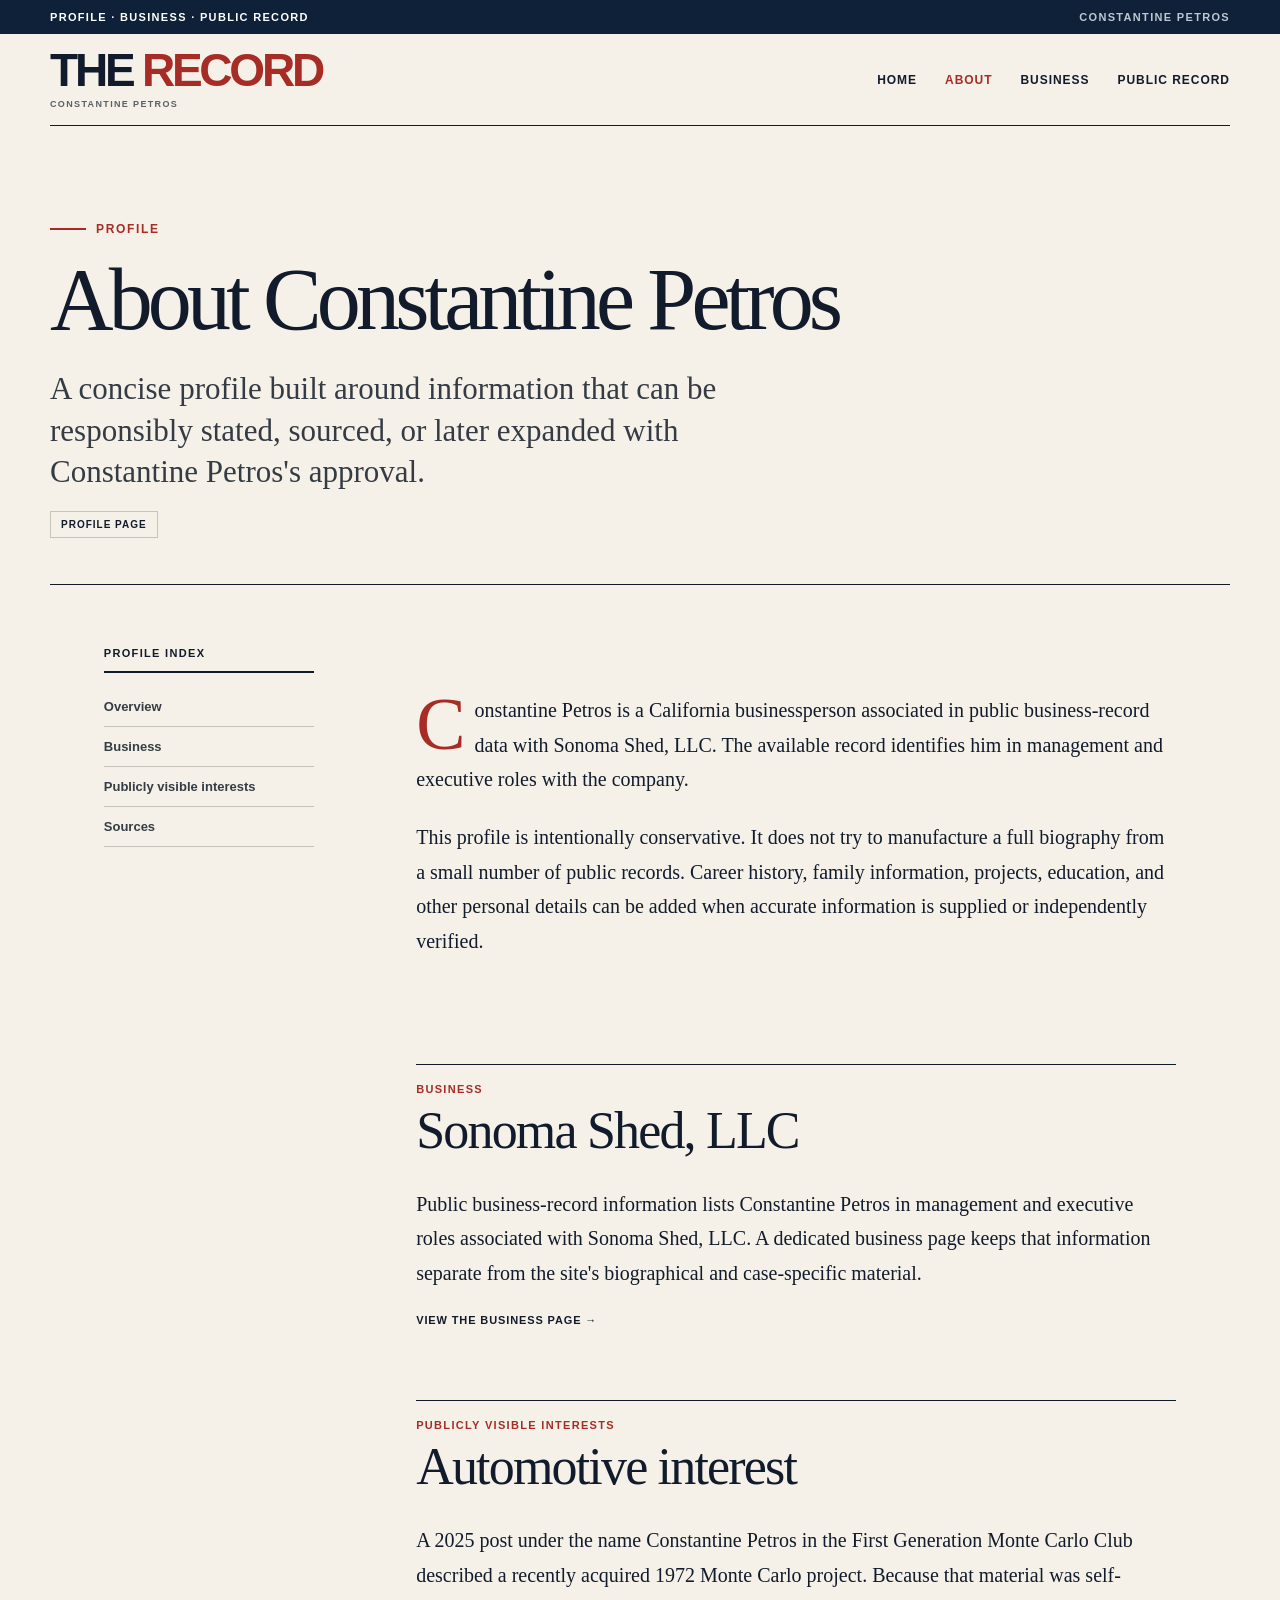
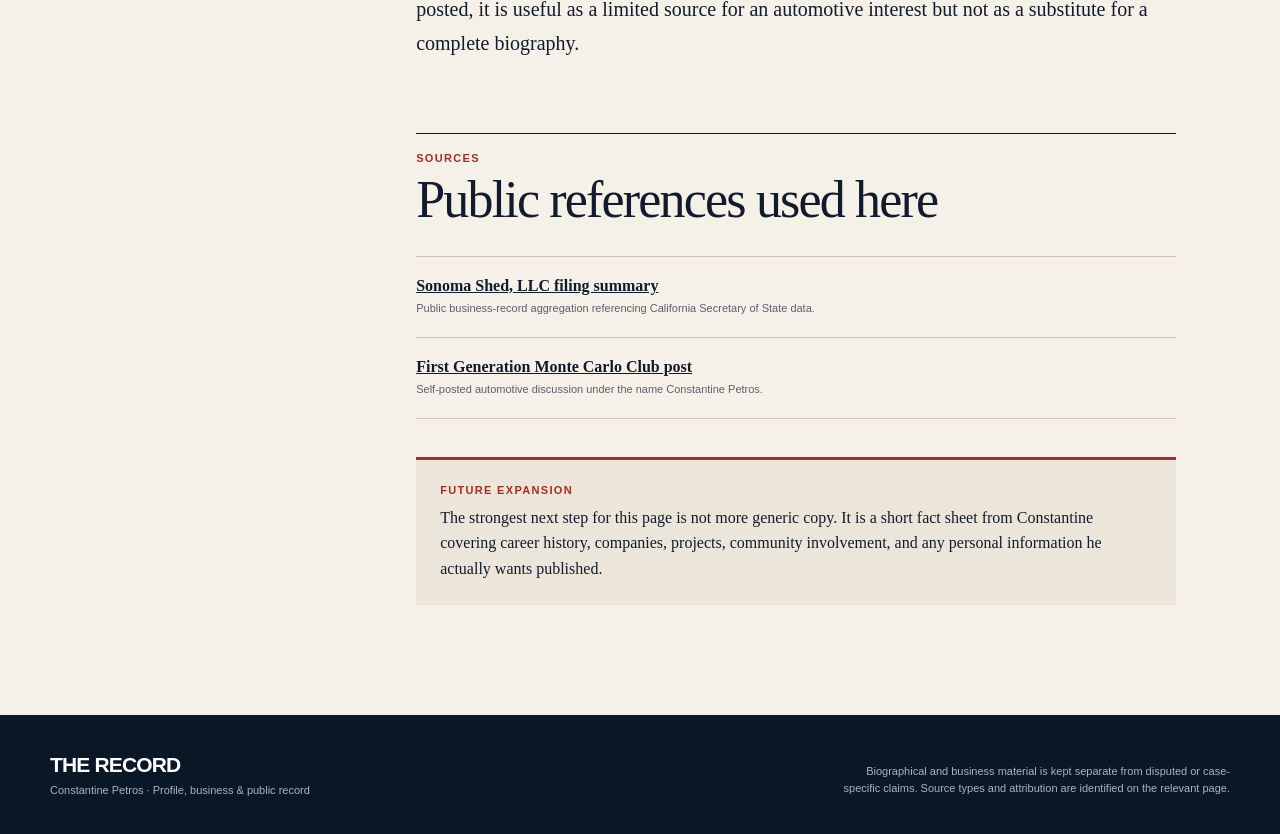
==== about/index.html @ 01cba9b5 "Add files via upload" ====
<!doctype html>
<html lang="en">
  <head>
    <meta charset="utf-8" />
    <meta name="viewport" content="width=device-width, initial-scale=1" />
    <title>About Constantine Petros | Profile</title>
    <meta name="description" content="A concise, source-conscious profile of Constantine Petros and his public background." />
    <meta name="robots" content="index,follow,max-image-preview:large" />
    <link rel="canonical" href="https://constantinepetros.com/about/" />
    <link rel="icon" type="image/svg+xml" href="../favicon.svg" />
    <link rel="stylesheet" href="../styles.css" />

    <meta property="og:title" content="About Constantine Petros | Profile" />
    <meta property="og:description" content="A concise, source-conscious profile of Constantine Petros and his public background." />
    <meta property="og:url" content="https://constantinepetros.com/about/" />
    <meta property="og:type" content="website" />
    <meta property="og:site_name" content="The Record · Constantine Petros" />
    <meta name="twitter:card" content="summary" />

    <script type="application/ld+json">
      {
        "@context": "https://schema.org",
        "@type": "ProfilePage",
        "@id": "https://constantinepetros.com/about/#profile",
        "url": "https://constantinepetros.com/about/",
        "name": "About Constantine Petros",
        "mainEntity": {
          "@type": "Person",
          "@id": "https://constantinepetros.com/#person",
          "name": "Constantine Petros",
          "url": "https://constantinepetros.com/"
        }
      }
    </script>
  <style>
html{background:#f5f1e8}body{margin:0;background:#f5f1e8;color:#111b2c}
</style>
</head>
  <body>

    <div class="utility-bar">
      <div class="page-shell utility-inner">
        <span>Profile · Business · Public record</span>
        <span class="utility-date">Constantine Petros</span>
      </div>
    </div>

    <header class="masthead page-shell">
      <a class="wordmark" href="/" aria-label="The Record — Constantine Petros home">
        <span class="wordmark-title">THE <b>RECORD</b></span>
        <small>Constantine Petros</small>
      </a>
      <nav aria-label="Primary navigation">
        <a href="/">Home</a>
        <a href="/about/" class="site-nav-current" aria-current="page">About</a>
        <a href="/business/">Business</a>
        <a href="/public-record/">Public record</a>
      </nav>
    </header>

    <main>
      <section class="page-hero-short page-shell">
        <div class="kicker">Profile</div>
        <h1>About Constantine Petros</h1>
        <p class="dek">A concise profile built around information that can be responsibly stated, sourced, or later expanded with Constantine Petros's approval.</p>
        <span class="pill">Profile page</span>
      </section>

      <div class="article-grid page-shell">
        <aside class="side-rail">
          <p class="rail-label">Profile index</p>
          <a href="#overview">Overview</a>
          <a href="#business">Business</a>
          <a href="#interests">Publicly visible interests</a>
          <a href="#sources">Sources</a>
        </aside>

        <div class="story-column">
          <section id="overview" class="opening-copy">
            <p class="dropcap">Constantine Petros is a California businessperson associated in public business-record data with Sonoma Shed, LLC. The available record identifies him in management and executive roles with the company.</p>
            <p>This profile is intentionally conservative. It does not try to manufacture a full biography from a small number of public records. Career history, family information, projects, education, and other personal details can be added when accurate information is supplied or independently verified.</p>
          </section>

          <section id="business" class="section-block">
            <div class="section-heading">
              <p>Business</p>
              <h2>Sonoma Shed, LLC</h2>
            </div>
            <p style="font-size:20px;line-height:1.72;">Public business-record information lists Constantine Petros in management and executive roles associated with Sonoma Shed, LLC. A dedicated business page keeps that information separate from the site's biographical and case-specific material.</p>
            <a class="text-link" href="/business/">View the business page →</a>
          </section>

          <section id="interests" class="section-block">
            <div class="section-heading">
              <p>Publicly visible interests</p>
              <h2>Automotive interest</h2>
            </div>
            <p style="font-size:20px;line-height:1.72;">A 2025 post under the name Constantine Petros in the First Generation Monte Carlo Club described a recently acquired 1972 Monte Carlo project. Because that material was self-posted, it is useful as a limited source for an automotive interest but not as a substitute for a complete biography.</p>
          </section>

          <section id="sources" class="section-block sources-section">
            <div class="section-heading">
              <p>Sources</p>
              <h2>Public references used here</h2>
            </div>
            <ul class="link-list">
              <li>
                <a href="https://www.bizprofile.net/ca/sonoma/sonoma-shed-llc" target="_blank" rel="noreferrer">Sonoma Shed, LLC filing summary</a>
                <small>Public business-record aggregation referencing California Secretary of State data.</small>
              </li>
              <li>
                <a href="https://www.firstgenmc.com/forums/topic/34711-hello-from-sonoma/" target="_blank" rel="noreferrer">First Generation Monte Carlo Club post</a>
                <small>Self-posted automotive discussion under the name Constantine Petros.</small>
              </li>
            </ul>

            <div class="editorial-note">
              <strong>Future expansion</strong>
              <p>The strongest next step for this page is not more generic copy. It is a short fact sheet from Constantine covering career history, companies, projects, community involvement, and any personal information he actually wants published.</p>
            </div>
          </section>
        </div>
      </div>
    </main>


    <footer>
      <div class="page-shell footer-inner">
        <div>
          <strong>THE RECORD</strong>
          <span>Constantine Petros · Profile, business &amp; public record</span>
        </div>
        <p>Biographical and business material is kept separate from disputed or case-specific claims. Source types and attribution are identified on the relevant page.</p>
      </div>
    </footer>
  </body>
</html>
---- styles.css ----
:root {
  --paper: #f5f1e8;
  --ink: #111b2c;
  --muted: #59606a;
  --rule: #c9c3b8;
  --red: #a72c25;
  --navy: #0e2138;
  --serif: Georgia, 'Times New Roman', Times, serif;
  --sans: Arial, Helvetica, sans-serif;
}

* {
  box-sizing: border-box;
}

html {
  scroll-behavior: smooth;
}

body {
  margin: 0;
  background: var(--paper);
  color: var(--ink);
  font-family: var(--serif);
  -webkit-font-smoothing: antialiased;
}

a {
  color: inherit;
}

.page-shell {
  width: min(1180px, calc(100% - 48px));
  margin-inline: auto;
}

.utility-bar {
  background: var(--navy);
  color: #fff;
  font-family: var(--sans);
  font-size: 11px;
  font-weight: 700;
  letter-spacing: 0.12em;
  text-transform: uppercase;
}

.utility-inner {
  min-height: 34px;
  display: flex;
  align-items: center;
  justify-content: space-between;
}

.utility-date {
  color: #bfc7d0;
}

.masthead {
  min-height: 92px;
  border-bottom: 1px solid var(--ink);
  display: flex;
  align-items: center;
  justify-content: space-between;
  gap: 24px;
}

.wordmark {
  display: flex;
  flex-direction: column;
  font-family: var(--sans);
  text-decoration: none;
}

.wordmark-title {
  font-size: clamp(28px, 4vw, 46px);
  font-weight: 900;
  letter-spacing: -0.07em;
  line-height: 0.9;
}

.wordmark-title b {
  color: var(--red);
}

.wordmark small {
  margin-top: 8px;
  color: var(--muted);
  font-size: 9px;
  font-weight: 800;
  letter-spacing: 0.15em;
  text-transform: uppercase;
}

nav {
  display: flex;
  align-items: center;
  gap: 28px;
}

nav > a,
.file-menu summary {
  font-family: var(--sans);
  font-size: 12px;
  font-weight: 700;
  letter-spacing: 0.08em;
  text-decoration: none;
  text-transform: uppercase;
}

nav > a:hover,
.file-menu summary:hover,
.file-menu[open] summary {
  color: var(--red);
}

.file-menu {
  position: relative;
  font-family: var(--sans);
}

.file-menu summary {
  display: inline-flex;
  align-items: center;
  gap: 5px;
  list-style: none;
  cursor: pointer;
}

.file-menu summary::-webkit-details-marker {
  display: none;
}

.file-menu summary svg {
  width: 13px;
  transition: transform 0.18s ease;
}

.file-menu[open] summary svg {
  transform: rotate(180deg);
}

.file-menu-panel {
  position: absolute;
  z-index: 20;
  top: calc(100% + 12px);
  right: 0;
  width: 300px;
  padding: 8px;
  border: 1px solid var(--rule);
  background: #fffdf8;
  box-shadow: 0 18px 46px rgba(14, 33, 56, 0.18);
}

.file-menu-panel > span {
  display: block;
  padding: 9px 10px 8px;
  color: var(--red);
  font-size: 10px;
  font-weight: 800;
  letter-spacing: 0.11em;
  text-transform: uppercase;
}

.file-menu-panel a {
  display: flex;
  flex-direction: column;
  gap: 3px;
  padding: 10px;
  text-decoration: none;
}

.file-menu-panel a:hover,
.file-menu-panel a:focus {
  background: #eee8dc;
  outline: none;
}

.file-menu-panel a strong {
  font-size: 12px;
}

.file-menu-panel a small {
  color: var(--muted);
  font-size: 10px;
}

.hero {
  padding-block: clamp(64px, 10vw, 126px) 56px;
  border-bottom: 1px solid var(--ink);
}

.kicker {
  display: flex;
  align-items: center;
  gap: 10px;
  color: var(--red);
  font-family: var(--sans);
  font-size: 12px;
  font-weight: 800;
  letter-spacing: 0.14em;
  text-transform: uppercase;
}

.kicker::before {
  width: 36px;
  height: 2px;
  background: currentColor;
  content: '';
}

h1 {
  max-width: 1040px;
  margin: 23px 0 26px;
  font-size: clamp(50px, 8.2vw, 108px);
  font-weight: 500;
  letter-spacing: -0.055em;
  line-height: 0.94;
  text-wrap: balance;
}

.dek {
  max-width: 820px;
  margin: 0;
  color: #343b45;
  font-size: clamp(21px, 2.6vw, 31px);
  line-height: 1.35;
}

.byline-row {
  margin-top: 38px;
  padding-top: 24px;
  border-top: 1px solid var(--rule);
  display: flex;
  align-items: center;
  gap: 14px;
  font-family: var(--sans);
  font-size: 13px;
}

.byline-row p {
  margin: 2px 0;
}

.byline-row .muted {
  color: var(--muted);
  font-size: 12px;
}

.monogram {
  width: 42px;
  height: 42px;
  border: 1px solid var(--ink);
  border-radius: 50%;
  display: grid;
  place-items: center;
  font-family: var(--sans);
  font-weight: 800;
}

.dossier-strip {
  border-bottom: 1px solid var(--ink);
  background: #e9e2d5;
}

.dossier-inner {
  display: grid;
  grid-template-columns: 1fr 1.55fr 1fr 1.4fr;
}

.dossier-inner > div {
  min-height: 84px;
  padding: 18px 22px;
  border-left: 1px solid var(--rule);
  display: flex;
  flex-direction: column;
  justify-content: center;
  gap: 6px;
  font-family: var(--sans);
}

.dossier-inner > div:last-child {
  border-right: 1px solid var(--rule);
}

.dossier-inner span {
  color: var(--red);
  font-size: 9px;
  font-weight: 800;
  letter-spacing: 0.12em;
  text-transform: uppercase;
}

.dossier-inner strong {
  font-size: 12px;
  line-height: 1.35;
}

.article-grid {
  display: grid;
  grid-template-columns: 210px minmax(0, 760px);
  gap: clamp(48px, 8vw, 120px);
  justify-content: center;
  padding-block: 62px 110px;
}

.side-rail {
  align-self: start;
  position: sticky;
  top: 28px;
  display: flex;
  flex-direction: column;
  font-family: var(--sans);
}

.rail-label {
  margin: 0 0 14px;
  padding-bottom: 12px;
  border-bottom: 2px solid var(--ink);
  font-size: 11px;
  font-weight: 800;
  letter-spacing: 0.12em;
  text-transform: uppercase;
}

.side-rail > a {
  padding: 12px 0;
  border-bottom: 1px solid var(--rule);
  color: #353c46;
  font-size: 13px;
  font-weight: 700;
  text-decoration: none;
}

.side-rail > a:hover {
  color: var(--red);
}

.case-stamp {
  margin-top: 30px;
  padding: 16px;
  border: 1px solid var(--rule);
  background: rgba(255, 255, 255, 0.28);
}

.case-stamp span,
.case-stamp strong {
  display: block;
}

.case-stamp span {
  color: var(--muted);
  font-size: 10px;
  letter-spacing: 0.12em;
  text-transform: uppercase;
}

.case-stamp strong {
  margin-top: 7px;
  font-size: 14px;
}

.reader-note {
  padding: 22px 24px;
  border-top: 3px solid var(--red);
  background: #ece6da;
}

.reader-note strong {
  display: block;
  color: var(--red);
  font-family: var(--sans);
  font-size: 11px;
  letter-spacing: 0.12em;
  text-transform: uppercase;
}

.reader-note p {
  margin: 8px 0 0;
  font-size: 15px;
  line-height: 1.55;
}

.opening-copy {
  padding: 46px 0 10px;
}

.opening-copy p,
.account-section > p,
.sources-section > p {
  margin: 0 0 24px;
  font-size: 20px;
  line-height: 1.72;
}

.dropcap::first-letter {
  float: left;
  margin: 4px 9px 0 0;
  color: var(--red);
  font-size: 74px;
  line-height: 0.75;
}

.section-block {
  margin-top: 72px;
  scroll-margin-top: 28px;
}

.section-heading {
  margin-bottom: 30px;
  padding-top: 18px;
  border-top: 1px solid var(--ink);
}

.section-heading > p {
  margin: 0 0 9px;
  color: var(--red);
  font-family: var(--sans);
  font-size: 11px;
  font-weight: 800;
  letter-spacing: 0.12em;
  text-transform: uppercase;
}

h2 {
  margin: 0;
  font-size: clamp(34px, 5vw, 52px);
  font-weight: 500;
  letter-spacing: -0.035em;
  line-height: 1.02;
}

.facts-list {
  border-top: 1px solid var(--rule);
}

.fact {
  display: grid;
  grid-template-columns: 42px 1fr;
  gap: 18px;
  padding: 26px 0;
  border-bottom: 1px solid var(--rule);
}

.fact-mark {
  width: 34px;
  height: 34px;
  border-radius: 50%;
  background: var(--navy);
  color: white;
  display: grid;
  place-items: center;
  font-family: var(--sans);
  font-size: 17px;
  font-weight: 800;
}

.fact span {
  color: var(--red);
  font-family: var(--sans);
  font-size: 10px;
  font-weight: 800;
  letter-spacing: 0.12em;
}

.fact h3 {
  margin: 4px 0 7px;
  font-size: 23px;
  font-weight: 600;
  line-height: 1.2;
}

.fact p {
  margin: 0;
  color: #4e5359;
  font-size: 16px;
  line-height: 1.55;
}

blockquote {
  margin: 80px 0;
  padding: 38px 0 38px 30px;
  border-left: 5px solid var(--red);
  font-size: clamp(30px, 4.5vw, 48px);
  font-style: italic;
  letter-spacing: -0.025em;
  line-height: 1.18;
}

blockquote cite {
  display: block;
  margin-top: 22px;
  color: var(--muted);
  font-family: var(--sans);
  font-size: 11px;
  font-style: normal;
  font-weight: 800;
  letter-spacing: 0.12em;
  text-transform: uppercase;
}

.account-section .lead {
  font-size: 26px;
  font-weight: 600;
  line-height: 1.4;
}

.timeline-list {
  border-top: 1px solid var(--rule);
}

.timeline-item {
  display: grid;
  grid-template-columns: 92px 1fr;
  gap: 22px;
  padding: 26px 0;
  border-bottom: 1px solid var(--rule);
}

.timeline-year {
  color: var(--red);
  font-family: var(--sans);
  font-size: 12px;
  font-weight: 800;
  letter-spacing: 0.1em;
  text-transform: uppercase;
}

.timeline-item h3 {
  margin: -4px 0 7px;
  font-size: 22px;
  line-height: 1.25;
}

.timeline-item p {
  margin: 0;
  color: var(--muted);
  font-size: 15px;
  line-height: 1.55;
}

.record-link {
  margin-top: 30px;
  padding: 24px;
  border: 1px solid var(--ink);
  background: rgba(255, 255, 255, 0.28);
  display: flex;
  align-items: center;
  justify-content: space-between;
  gap: 24px;
  text-decoration: none;
  transition: background 0.18s ease, transform 0.18s ease;
}

.record-link:hover {
  background: #fff;
  transform: translateY(-2px);
}

.record-link > div {
  display: flex;
  flex-direction: column;
  gap: 6px;
}

.record-link span {
  color: var(--red);
  font-family: var(--sans);
  font-size: 10px;
  font-weight: 800;
  letter-spacing: 0.12em;
  text-transform: uppercase;
}

.record-link strong {
  font-size: 19px;
}

.record-link small {
  color: var(--muted);
  font-family: var(--sans);
  font-size: 11px;
}

.record-link svg {
  flex: 0 0 auto;
  width: 24px;
  color: var(--red);
}

.closing-statement {
  margin-top: 84px;
  padding: 45px;
  background: var(--navy);
  color: #fff;
}

.closing-statement p {
  max-width: 600px;
  margin: 0 0 30px;
  font-size: clamp(31px, 5vw, 52px);
  line-height: 1.08;
}

.closing-statement span {
  color: #bcc7d2;
  font-family: var(--sans);
  font-size: 11px;
  font-weight: 800;
  letter-spacing: 0.13em;
  text-transform: uppercase;
}

footer {
  padding-block: 38px;
  background: #091726;
  color: white;
  font-family: var(--sans);
}

.footer-inner {
  display: flex;
  align-items: end;
  justify-content: space-between;
  gap: 30px;
}

.footer-inner > div {
  display: flex;
  flex-direction: column;
  gap: 7px;
}

.footer-inner strong {
  font-size: 21px;
  letter-spacing: -0.04em;
}

.footer-inner span,
.footer-inner p {
  color: #abb4be;
  font-size: 11px;
}

.footer-inner p {
  max-width: 390px;
  margin: 0;
  text-align: right;
  line-height: 1.5;
}

@media (max-width: 800px) {
  .page-shell {
    width: min(100% - 32px, 720px);
  }

  .masthead {
    min-height: 75px;
  }

  nav > a {
    display: none;
  }

  .hero {
    padding-top: 62px;
  }

  .dossier-inner {
    grid-template-columns: repeat(2, 1fr);
  }

  .dossier-inner > div:nth-child(3),
  .dossier-inner > div:nth-child(4) {
    border-top: 1px solid var(--rule);
  }

  .article-grid {
    grid-template-columns: 1fr;
    padding-top: 34px;
  }

  .side-rail {
    display: none;
  }

  .footer-inner {
    align-items: flex-start;
    flex-direction: column;
  }

  .footer-inner p {
    text-align: left;
  }
}

@media (max-width: 520px) {
  .utility-date {
    display: none;
  }

  h1 {
    font-size: 48px;
  }

  .dek {
    font-size: 20px;
  }

  .reader-note {
    padding: 18px;
  }

  .dossier-inner {
    grid-template-columns: 1fr;
  }

  .dossier-inner > div {
    min-height: 68px;
    padding-inline: 0;
    border-left: 0;
    border-right: 0;
    border-top: 1px solid var(--rule);
  }

  .dossier-inner > div:first-child {
    border-top: 0;
  }

  .opening-copy p,
  .account-section > p,
  .sources-section > p {
    font-size: 18px;
  }

  blockquote {
    padding-left: 20px;
  }

  .timeline-item {
    grid-template-columns: 1fr;
    gap: 9px;
  }

  .closing-statement {
    padding: 30px 25px;
  }
}

@media print {
  .utility-bar,
  nav,
  .side-rail {
    display: none;
  }

  .masthead {
    min-height: 70px;
  }

  .article-grid {
    display: block;
  }

  body {
    background: white;
  }
}


/* ===== Multi-page additions built on the supplied THE RECORD stylesheet ===== */

.site-nav-current {
  color: var(--red);
}

.profile-intro {
  max-width: 760px;
}

.profile-grid {
  display: grid;
  grid-template-columns: repeat(3, 1fr);
  gap: 18px;
  margin-top: 30px;
}

.profile-card {
  min-height: 230px;
  padding: 24px;
  border: 1px solid var(--rule);
  background: rgba(255, 255, 255, 0.28);
  display: flex;
  flex-direction: column;
}

.profile-card > span {
  color: var(--red);
  font-family: var(--sans);
  font-size: 10px;
  font-weight: 800;
  letter-spacing: 0.12em;
  text-transform: uppercase;
}

.profile-card h3 {
  margin: 9px 0 12px;
  font-size: 25px;
  line-height: 1.15;
}

.profile-card p {
  margin: 0 0 22px;
  color: var(--muted);
  font-size: 16px;
  line-height: 1.55;
}

.profile-card a {
  margin-top: auto;
  font-family: var(--sans);
  font-size: 11px;
  font-weight: 800;
  letter-spacing: 0.08em;
  text-decoration: none;
  text-transform: uppercase;
}

.profile-card a:hover {
  color: var(--red);
}

.profile-card a::after {
  content: " →";
}

.identity-strip {
  border-bottom: 1px solid var(--ink);
  background: #e9e2d5;
}

.identity-inner {
  display: grid;
  grid-template-columns: 1.1fr 1fr 1fr 1.4fr;
}

.identity-inner > div {
  min-height: 84px;
  padding: 18px 22px;
  border-left: 1px solid var(--rule);
  display: flex;
  flex-direction: column;
  justify-content: center;
  gap: 6px;
  font-family: var(--sans);
}

.identity-inner > div:last-child {
  border-right: 1px solid var(--rule);
}

.identity-inner span {
  color: var(--red);
  font-size: 9px;
  font-weight: 800;
  letter-spacing: 0.12em;
  text-transform: uppercase;
}

.identity-inner strong {
  font-size: 12px;
  line-height: 1.35;
}

.editorial-note {
  margin-top: 38px;
  padding: 24px;
  border-top: 3px solid var(--red);
  background: #ece6da;
}

.editorial-note strong {
  display: block;
  color: var(--red);
  font-family: var(--sans);
  font-size: 11px;
  letter-spacing: 0.12em;
  text-transform: uppercase;
}

.editorial-note p {
  margin: 9px 0 0;
  font-size: 16px;
  line-height: 1.6;
}

.link-list {
  margin: 0;
  padding: 0;
  list-style: none;
  border-top: 1px solid var(--rule);
}

.link-list li {
  padding: 20px 0;
  border-bottom: 1px solid var(--rule);
}

.link-list a {
  font-weight: 700;
}

.link-list small {
  display: block;
  margin-top: 6px;
  color: var(--muted);
  font-family: var(--sans);
  font-size: 11px;
  line-height: 1.45;
}

.page-hero-short {
  padding-block: clamp(56px, 8vw, 96px) 46px;
  border-bottom: 1px solid var(--ink);
}

.page-hero-short h1 {
  font-size: clamp(48px, 7vw, 88px);
}

.page-hero-short .dek {
  max-width: 780px;
}

.pill {
  display: inline-block;
  margin-top: 18px;
  padding: 7px 10px;
  border: 1px solid var(--rule);
  font-family: var(--sans);
  font-size: 10px;
  font-weight: 800;
  letter-spacing: 0.1em;
  text-transform: uppercase;
}

.home-feature {
  margin-top: 78px;
}

.home-feature-grid {
  display: grid;
  grid-template-columns: 1.3fr .7fr;
  gap: 36px;
  align-items: start;
}

.home-feature-copy p {
  margin: 0 0 24px;
  font-size: 20px;
  line-height: 1.72;
}

.home-feature-side {
  padding: 22px;
  border-top: 3px solid var(--red);
  background: #ece6da;
  font-family: var(--sans);
}

.home-feature-side span {
  display: block;
  margin-bottom: 9px;
  color: var(--red);
  font-size: 10px;
  font-weight: 800;
  letter-spacing: .12em;
  text-transform: uppercase;
}

.home-feature-side p {
  margin: 0;
  color: #454b52;
  font-size: 13px;
  line-height: 1.55;
}

.text-link {
  font-family: var(--sans);
  font-size: 11px;
  font-weight: 800;
  letter-spacing: .08em;
  text-decoration: none;
  text-transform: uppercase;
}

.text-link:hover {
  color: var(--red);
}

@media (max-width: 800px) {
  .profile-grid,
  .home-feature-grid {
    grid-template-columns: 1fr;
  }

  .identity-inner {
    grid-template-columns: repeat(2, 1fr);
  }

  .identity-inner > div:nth-child(3),
  .identity-inner > div:nth-child(4) {
    border-top: 1px solid var(--rule);
  }
}

@media (max-width: 520px) {
  .identity-inner {
    grid-template-columns: 1fr;
  }

  .identity-inner > div {
    min-height: 68px;
    padding-inline: 0;
    border-left: 0;
    border-right: 0;
    border-top: 1px solid var(--rule);
  }

  .identity-inner > div:first-child {
    border-top: 0;
  }

  .profile-card {
    min-height: auto;
  }
}
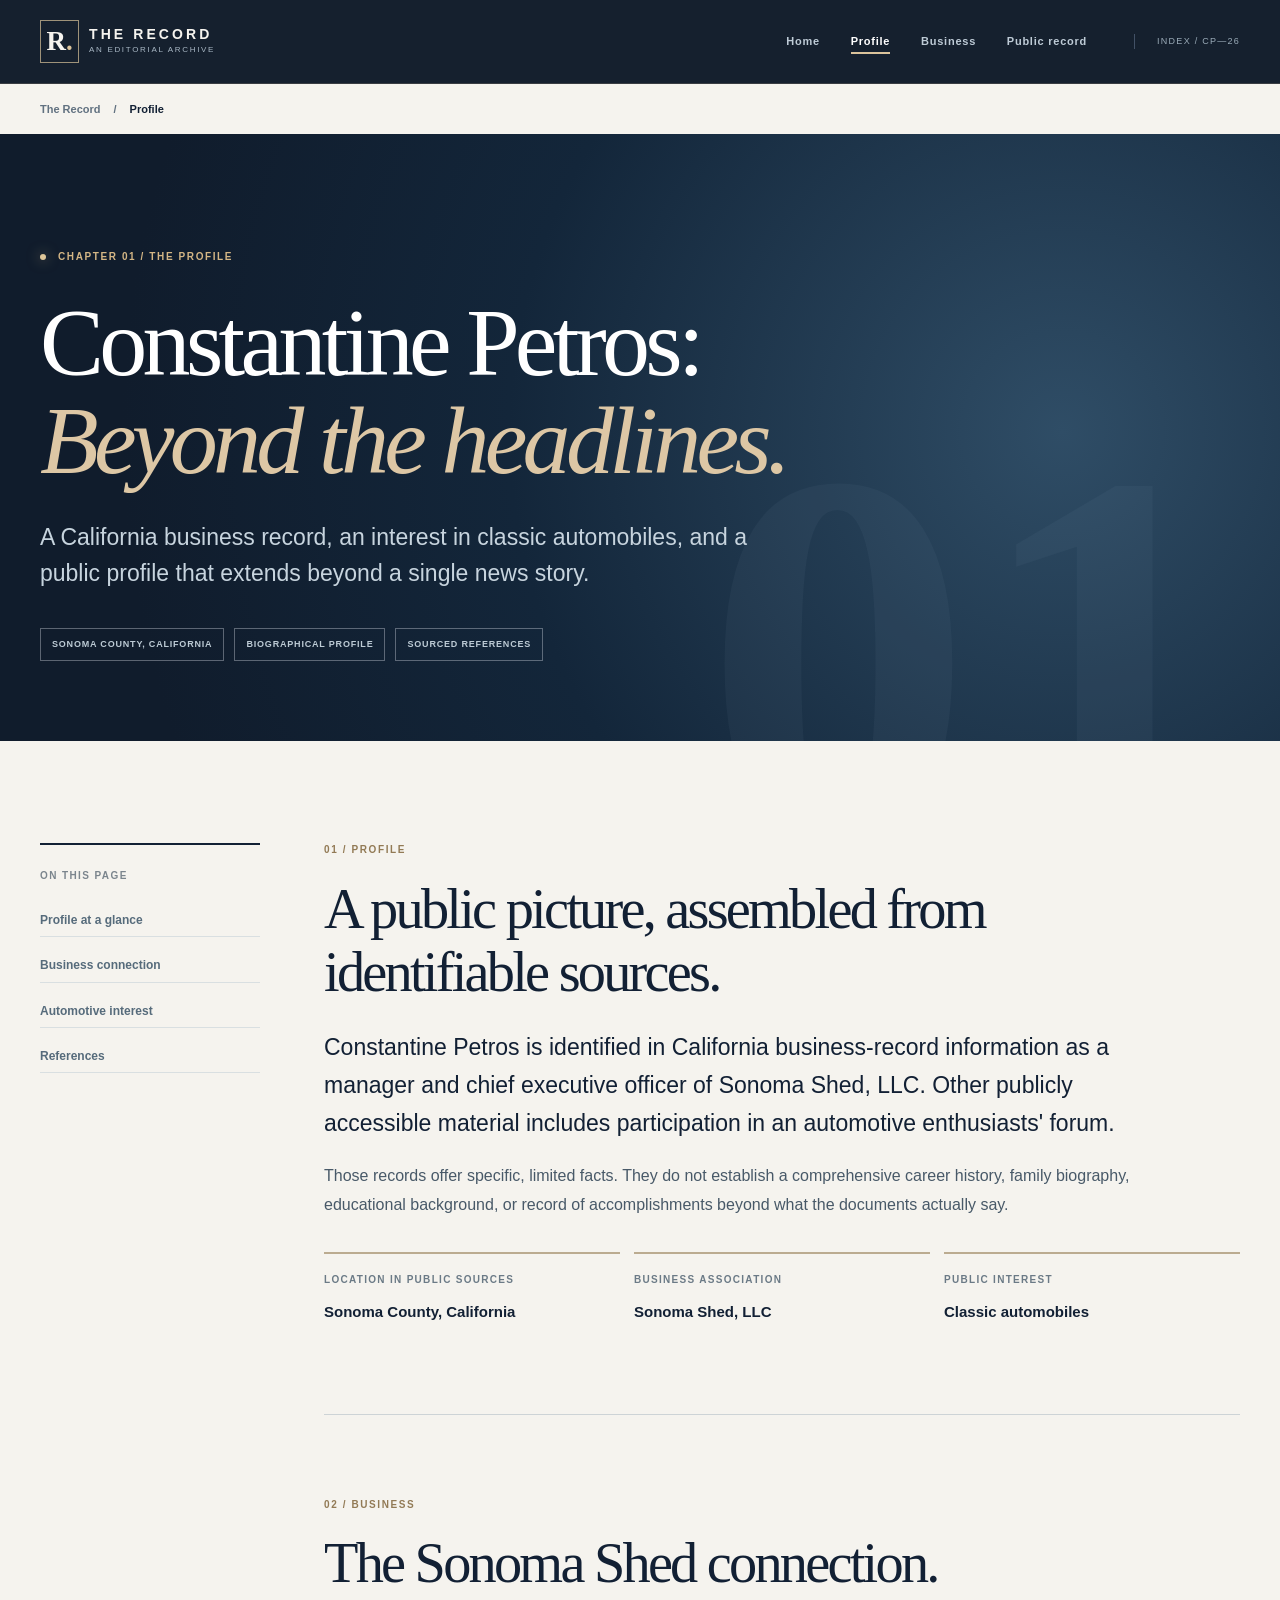
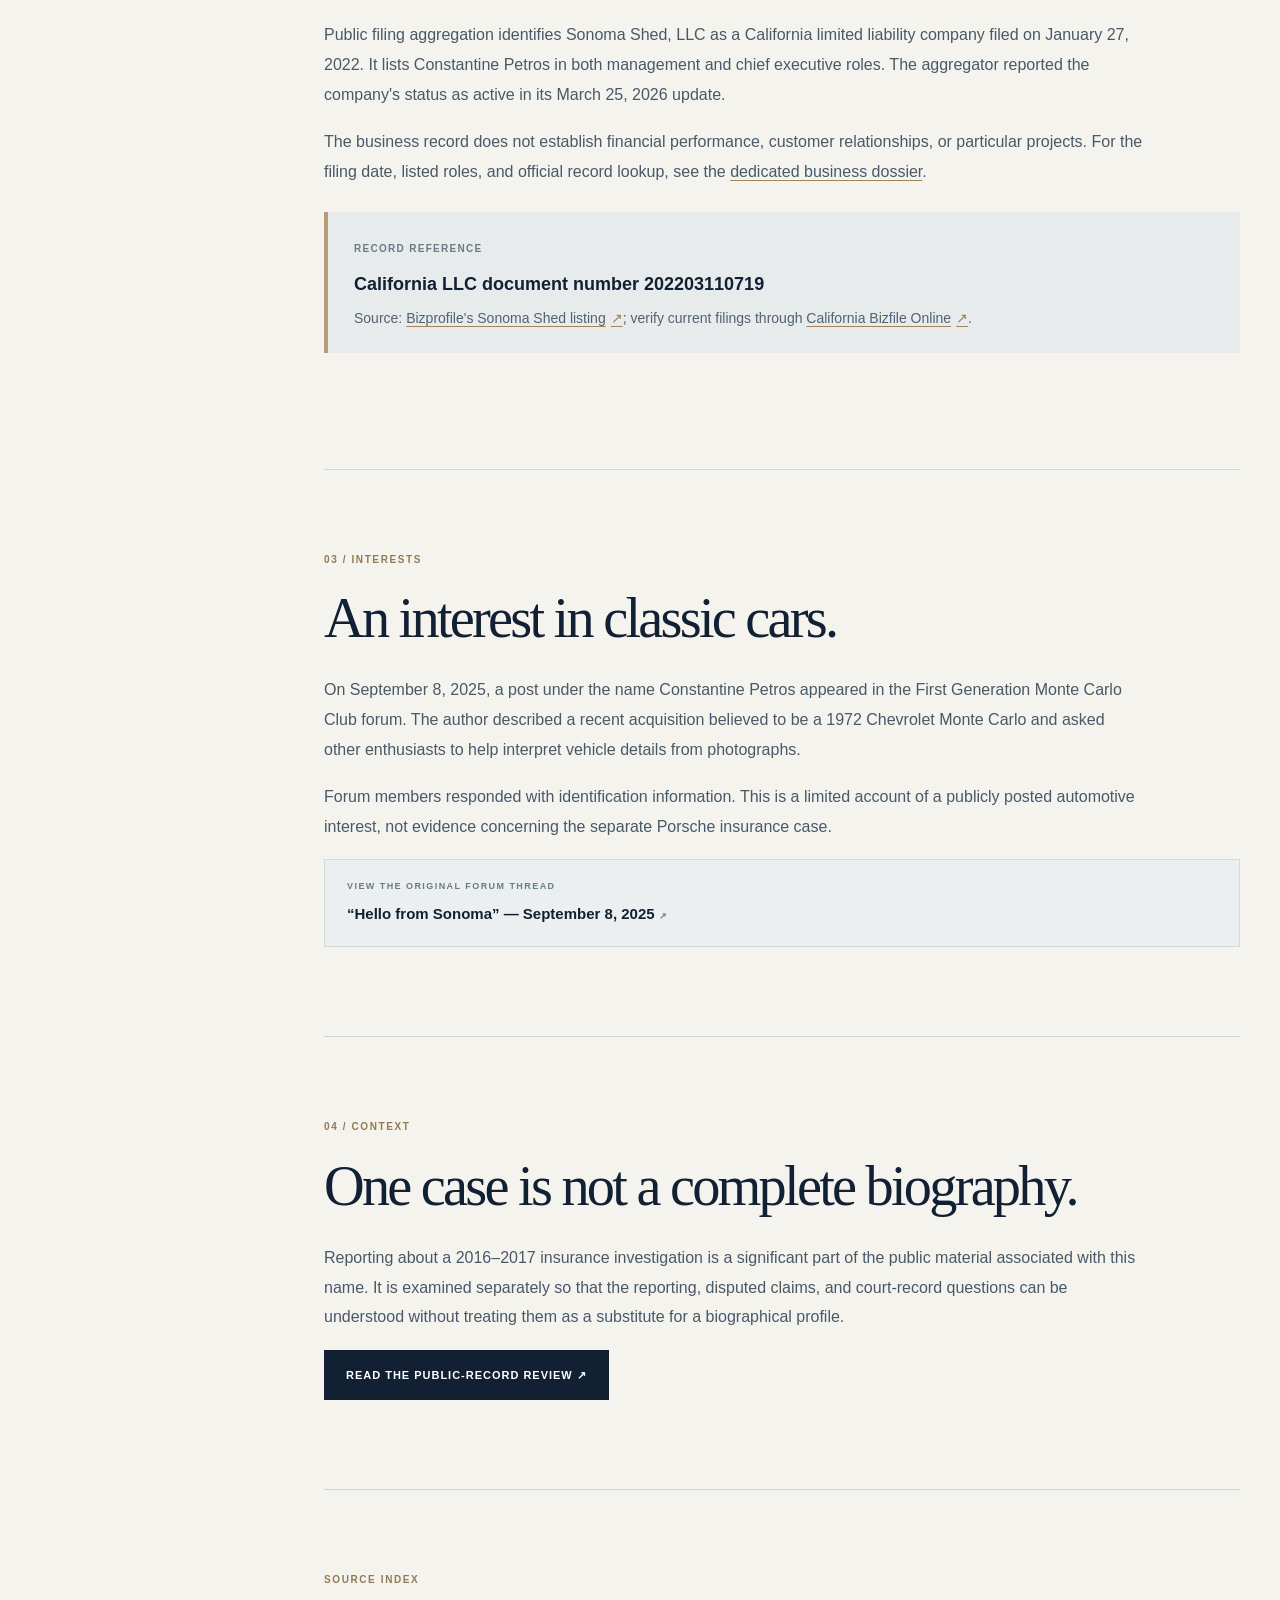
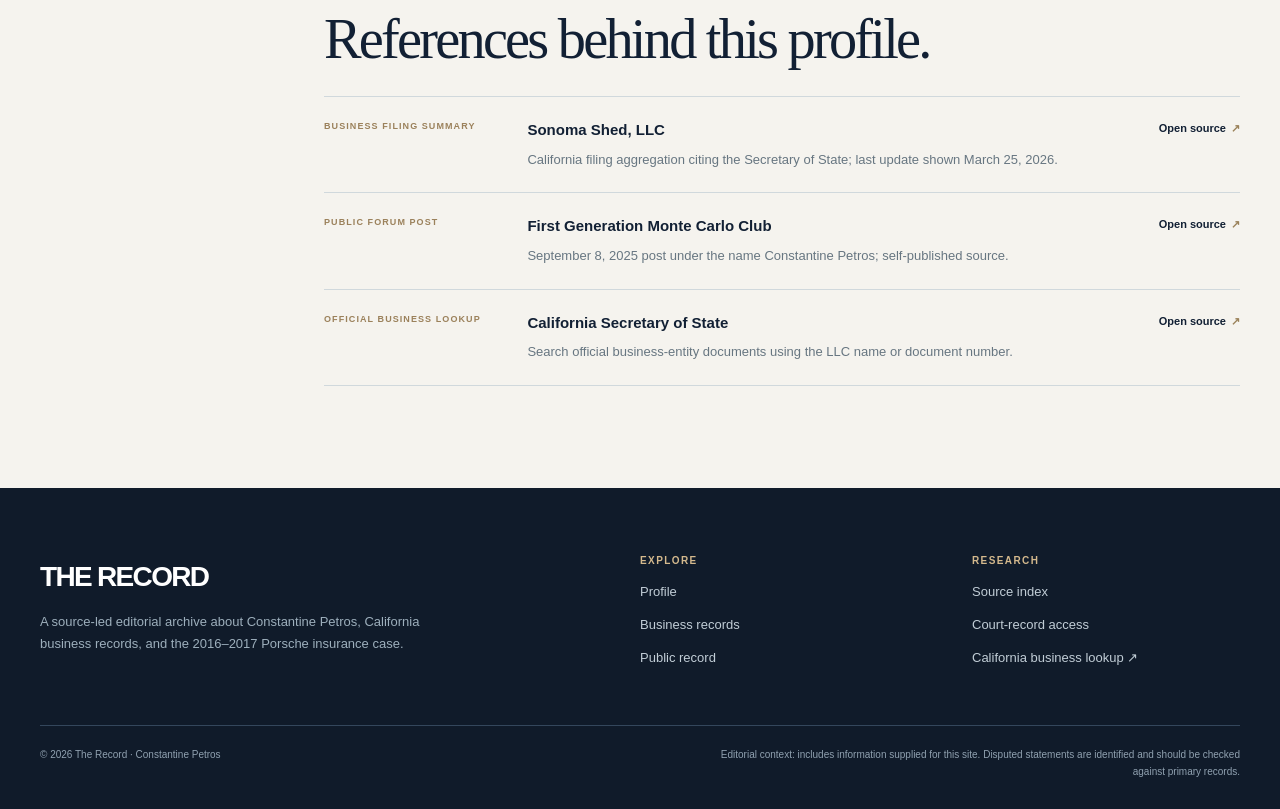
==== commit f2783029: "Redesign Constantine Petros as immersive source-led editorial archive with SEO-first static pages" ====
--- a/about/index.html
+++ b/about/index.html
@@ -1,137 +1,36 @@
 <!doctype html>
 <html lang="en">
-  <head>
-    <meta charset="utf-8" />
-    <meta name="viewport" content="width=device-width, initial-scale=1" />
-    <title>About Constantine Petros | Profile</title>
-    <meta name="description" content="A concise, source-conscious profile of Constantine Petros and his public background." />
-    <meta name="robots" content="index,follow,max-image-preview:large" />
-    <link rel="canonical" href="https://constantinepetros.com/about/" />
-    <link rel="icon" type="image/svg+xml" href="../favicon.svg" />
-    <link rel="stylesheet" href="../styles.css" />
+<head>
+<meta charset="utf-8">
+<meta name="viewport" content="width=device-width,initial-scale=1">
+<title>About Constantine Petros | Public Profile & Background</title>
+<meta name="description" content="A sourced profile of Constantine Petros, Sonoma County business associations, and a publicly documented interest in classic automobiles.">
+<meta name="robots" content="index,follow,max-image-preview:large,max-snippet:-1,max-video-preview:-1">
+<link rel="canonical" href="https://constantinepetros.com/about/">
+<link rel="icon" type="image/svg+xml" href="/favicon.svg">
+<link rel="stylesheet" href="/styles.css">
+<meta name="theme-color" content="#101b2a">
+<meta property="og:type" content="website">
+<meta property="og:site_name" content="The Record — Constantine Petros">
+<meta property="og:title" content="About Constantine Petros | Public Profile & Background">
+<meta property="og:description" content="A sourced profile of Constantine Petros, Sonoma County business associations, and a publicly documented interest in classic automobiles.">
+<meta property="og:url" content="https://constantinepetros.com/about/">
+<meta name="twitter:card" content="summary">
+<script type="application/ld+json">{"@context":"https://schema.org","@graph":[{"@type":"WebSite","@id":"https://constantinepetros.com/#website","name":"The Record — Constantine Petros","url":"https://constantinepetros.com/","inLanguage":"en-US"},{"@type":"Person","@id":"https://constantinepetros.com/#person","name":"Constantine Petros","url":"https://constantinepetros.com/"},{"@type":"ProfilePage","mainEntity":{"@id":"https://constantinepetros.com/#person"},"description":"A sourced profile of Constantine Petros, Sonoma County business associations, and a publicly documented interest in classic automobiles.","@id":"https://constantinepetros.com/about/#webpage","url":"https://constantinepetros.com/about/","name":"About Constantine Petros | Public Profile & Background","inLanguage":"en-US","isPartOf":{"@id":"https://constantinepetros.com/#website"},"about":{"@id":"https://constantinepetros.com/#person"}},{"@type":"BreadcrumbList","@id":"https://constantinepetros.com/about/#breadcrumbs","itemListElement":[{"@type":"ListItem","position":1,"name":"Home","item":"https://constantinepetros.com/"},{"@type":"ListItem","position":2,"name":"About Constantine Petros | Public Profile & Background","item":"https://constantinepetros.com/about/"}]}]}</script>
 
-    <meta property="og:title" content="About Constantine Petros | Profile" />
-    <meta property="og:description" content="A concise, source-conscious profile of Constantine Petros and his public background." />
-    <meta property="og:url" content="https://constantinepetros.com/about/" />
-    <meta property="og:type" content="website" />
-    <meta property="og:site_name" content="The Record · Constantine Petros" />
-    <meta name="twitter:card" content="summary" />
+</head>
+<body id="top">
+<a class="skip-link" href="#main">Skip to content</a>
+<header class="site-header"><div class="shell header-inner"><a href="/" class="site-logo" aria-label="The Record home"><span class="logo-mark">R<span class="logo-dot">.</span></span><span class="logo-text"><strong>THE RECORD</strong><small>AN EDITORIAL ARCHIVE</small></span></a><nav class="site-nav" aria-label="Main navigation"><a href="/">Home</a><a href="/about/" aria-current="page" class="nav-active">Profile</a><a href="/business/">Business</a><a href="/public-record/">Public record</a></nav><span class="header-code">INDEX / CP—26</span></div></header>
+<main id="main"><nav class="breadcrumbs shell" aria-label="Breadcrumb"><a href="/">The Record</a><span aria-hidden="true">/</span><span aria-current="page">Profile</span></nav><section class="page-hero hero-blue"><div class="shell"><div class="eyebrow"><span class="signal"></span> CHAPTER 01 / THE PROFILE</div><h1>Constantine Petros:<br><em>Beyond the headlines.</em></h1><p class="page-dek">A California business record, an interest in classic automobiles, and a public profile that extends beyond a single news story.</p><div class="hero-chips"><span>SONOMA COUNTY, CALIFORNIA</span><span>BIOGRAPHICAL PROFILE</span><span>SOURCED REFERENCES</span></div></div><div class="hero-watermark" aria-hidden="true">01</div></section>
+<section class="section section-paper"><div class="shell content-grid"><aside class="content-rail"><span>ON THIS PAGE</span><a href="#profile">Profile at a glance</a><a href="#business-connection">Business connection</a><a href="#automotive">Automotive interest</a><a href="#profile-sources">References</a></aside><div class="article-body">
+<section id="profile" class="article-section"><div class="chapter-label">01 / PROFILE</div><h2>A public picture, assembled from identifiable sources.</h2><p class="lead">Constantine Petros is identified in California business-record information as a manager and chief executive officer of Sonoma Shed, LLC. Other publicly accessible material includes participation in an automotive enthusiasts' forum.</p><p>Those records offer specific, limited facts. They do not establish a comprehensive career history, family biography, educational background, or record of accomplishments beyond what the documents actually say.</p><div class="snapshot"><div><span>LOCATION IN PUBLIC SOURCES</span><strong>Sonoma County, California</strong></div><div><span>BUSINESS ASSOCIATION</span><strong>Sonoma Shed, LLC</strong></div><div><span>PUBLIC INTEREST</span><strong>Classic automobiles</strong></div></div></section>
+<section id="business-connection" class="article-section"><div class="chapter-label">02 / BUSINESS</div><h2>The Sonoma Shed connection.</h2><p>Public filing aggregation identifies Sonoma Shed, LLC as a California limited liability company filed on January 27, 2022. It lists Constantine Petros in both management and chief executive roles. The aggregator reported the company's status as active in its March 25, 2026 update.</p><p>The business record does not establish financial performance, customer relationships, or particular projects. For the filing date, listed roles, and official record lookup, see the <a href="/business/">dedicated business dossier</a>.</p><div class="note-card"><span>RECORD REFERENCE</span><strong>California LLC document number 202203110719</strong><p>Source: <a href="https://www.bizprofile.net/ca/sonoma/sonoma-shed-llc" target="_blank" rel="noopener noreferrer">Bizprofile's Sonoma Shed listing<span class="ext" aria-hidden="true">↗</span></a>; verify current filings through <a href="https://bizfileonline.sos.ca.gov/" target="_blank" rel="noopener noreferrer">California Bizfile Online<span class="ext" aria-hidden="true">↗</span></a>.</p></div></section>
+<section id="automotive" class="article-section"><div class="chapter-label">03 / INTERESTS</div><h2>An interest in classic cars.</h2><p>On September 8, 2025, a post under the name Constantine Petros appeared in the First Generation Monte Carlo Club forum. The author described a recent acquisition believed to be a 1972 Chevrolet Monte Carlo and asked other enthusiasts to help interpret vehicle details from photographs.</p><p>Forum members responded with identification information. This is a limited account of a publicly posted automotive interest, not evidence concerning the separate Porsche insurance case.</p><a class="source-inline" href="https://www.firstgenmc.com/forums/topic/34711-hello-from-sonoma/" target="_blank" rel="noopener noreferrer"><span>VIEW THE ORIGINAL FORUM THREAD</span><strong>“Hello from Sonoma” — September 8, 2025 <span aria-hidden="true">↗</span></strong></a></section>
+<section class="article-section section-next"><div class="chapter-label">04 / CONTEXT</div><h2>One case is not a complete biography.</h2><p>Reporting about a 2016–2017 insurance investigation is a significant part of the public material associated with this name. It is examined separately so that the reporting, disputed claims, and court-record questions can be understood without treating them as a substitute for a biographical profile.</p><a class="button button-dark" href="/public-record/">Read the public-record review ↗</a></section>
+<section id="profile-sources" class="article-section"><div class="chapter-label">SOURCE INDEX</div><h2>References behind this profile.</h2><ul class="source-list"><li id="source-profile-business" class="source-card"><span class="source-tag">BUSINESS FILING SUMMARY</span><div><strong>Sonoma Shed, LLC</strong><p>California filing aggregation citing the Secretary of State; last update shown March 25, 2026.</p></div><a href="https://www.bizprofile.net/ca/sonoma/sonoma-shed-llc" target="_blank" rel="noopener noreferrer">Open source<span class="ext" aria-hidden="true">↗</span></a></li><li id="source-profile-cars" class="source-card"><span class="source-tag">PUBLIC FORUM POST</span><div><strong>First Generation Monte Carlo Club</strong><p>September 8, 2025 post under the name Constantine Petros; self-published source.</p></div><a href="https://www.firstgenmc.com/forums/topic/34711-hello-from-sonoma/" target="_blank" rel="noopener noreferrer">Open source<span class="ext" aria-hidden="true">↗</span></a></li><li id="source-profile-state" class="source-card"><span class="source-tag">OFFICIAL BUSINESS LOOKUP</span><div><strong>California Secretary of State</strong><p>Search official business-entity documents using the LLC name or document number.</p></div><a href="https://bizfileonline.sos.ca.gov/" target="_blank" rel="noopener noreferrer">Open source<span class="ext" aria-hidden="true">↗</span></a></li></ul></section>
+</div></div></section></main>
+<footer class="site-footer"><div class="shell footer-grid"><div><a class="footer-brand" href="/">THE RECORD</a><p>A source-led editorial archive about Constantine Petros, California business records, and the 2016–2017 Porsche insurance case.</p></div><div><strong>EXPLORE</strong><a href="/about/">Profile</a><a href="/business/">Business records</a><a href="/public-record/">Public record</a></div><div><strong>RESEARCH</strong><a href="/public-record/#sources">Source index</a><a href="/public-record/#request-records">Court-record access</a><a href="https://bizfileonline.sos.ca.gov/" rel="noopener noreferrer" target="_blank">California business lookup ↗</a></div></div><div class="shell footer-bottom"><span>© 2026 The Record · Constantine Petros</span><span>Editorial context: includes information supplied for this site. Disputed statements are identified and should be checked against primary records.</span></div></footer>
 
-    <script type="application/ld+json">
-      {
-        "@context": "https://schema.org",
-        "@type": "ProfilePage",
-        "@id": "https://constantinepetros.com/about/#profile",
-        "url": "https://constantinepetros.com/about/",
-        "name": "About Constantine Petros",
-        "mainEntity": {
-          "@type": "Person",
-          "@id": "https://constantinepetros.com/#person",
-          "name": "Constantine Petros",
-          "url": "https://constantinepetros.com/"
-        }
-      }
-    </script>
-  <style>
-html{background:#f5f1e8}body{margin:0;background:#f5f1e8;color:#111b2c}
-</style>
-</head>
-  <body>
-
-    <div class="utility-bar">
-      <div class="page-shell utility-inner">
-        <span>Profile · Business · Public record</span>
-        <span class="utility-date">Constantine Petros</span>
-      </div>
-    </div>
-
-    <header class="masthead page-shell">
-      <a class="wordmark" href="/" aria-label="The Record — Constantine Petros home">
-        <span class="wordmark-title">THE <b>RECORD</b></span>
-        <small>Constantine Petros</small>
-      </a>
-      <nav aria-label="Primary navigation">
-        <a href="/">Home</a>
-        <a href="/about/" class="site-nav-current" aria-current="page">About</a>
-        <a href="/business/">Business</a>
-        <a href="/public-record/">Public record</a>
-      </nav>
-    </header>
-
-    <main>
-      <section class="page-hero-short page-shell">
-        <div class="kicker">Profile</div>
-        <h1>About Constantine Petros</h1>
-        <p class="dek">A concise profile built around information that can be responsibly stated, sourced, or later expanded with Constantine Petros's approval.</p>
-        <span class="pill">Profile page</span>
-      </section>
-
-      <div class="article-grid page-shell">
-        <aside class="side-rail">
-          <p class="rail-label">Profile index</p>
-          <a href="#overview">Overview</a>
-          <a href="#business">Business</a>
-          <a href="#interests">Publicly visible interests</a>
-          <a href="#sources">Sources</a>
-        </aside>
-
-        <div class="story-column">
-          <section id="overview" class="opening-copy">
-            <p class="dropcap">Constantine Petros is a California businessperson associated in public business-record data with Sonoma Shed, LLC. The available record identifies him in management and executive roles with the company.</p>
-            <p>This profile is intentionally conservative. It does not try to manufacture a full biography from a small number of public records. Career history, family information, projects, education, and other personal details can be added when accurate information is supplied or independently verified.</p>
-          </section>
-
-          <section id="business" class="section-block">
-            <div class="section-heading">
-              <p>Business</p>
-              <h2>Sonoma Shed, LLC</h2>
-            </div>
-            <p style="font-size:20px;line-height:1.72;">Public business-record information lists Constantine Petros in management and executive roles associated with Sonoma Shed, LLC. A dedicated business page keeps that information separate from the site's biographical and case-specific material.</p>
-            <a class="text-link" href="/business/">View the business page →</a>
-          </section>
-
-          <section id="interests" class="section-block">
-            <div class="section-heading">
-              <p>Publicly visible interests</p>
-              <h2>Automotive interest</h2>
-            </div>
-            <p style="font-size:20px;line-height:1.72;">A 2025 post under the name Constantine Petros in the First Generation Monte Carlo Club described a recently acquired 1972 Monte Carlo project. Because that material was self-posted, it is useful as a limited source for an automotive interest but not as a substitute for a complete biography.</p>
-          </section>
-
-          <section id="sources" class="section-block sources-section">
-            <div class="section-heading">
-              <p>Sources</p>
-              <h2>Public references used here</h2>
-            </div>
-            <ul class="link-list">
-              <li>
-                <a href="https://www.bizprofile.net/ca/sonoma/sonoma-shed-llc" target="_blank" rel="noreferrer">Sonoma Shed, LLC filing summary</a>
-                <small>Public business-record aggregation referencing California Secretary of State data.</small>
-              </li>
-              <li>
-                <a href="https://www.firstgenmc.com/forums/topic/34711-hello-from-sonoma/" target="_blank" rel="noreferrer">First Generation Monte Carlo Club post</a>
-                <small>Self-posted automotive discussion under the name Constantine Petros.</small>
-              </li>
-            </ul>
-
-            <div class="editorial-note">
-              <strong>Future expansion</strong>
-              <p>The strongest next step for this page is not more generic copy. It is a short fact sheet from Constantine covering career history, companies, projects, community involvement, and any personal information he actually wants published.</p>
-            </div>
-          </section>
-        </div>
-      </div>
-    </main>
-
-
-    <footer>
-      <div class="page-shell footer-inner">
-        <div>
-          <strong>THE RECORD</strong>
-          <span>Constantine Petros · Profile, business &amp; public record</span>
-        </div>
-        <p>Biographical and business material is kept separate from disputed or case-specific claims. Source types and attribution are identified on the relevant page.</p>
-      </div>
-    </footer>
-  </body>
+</body>
 </html>
--- a/styles.css
+++ b/styles.css
@@ -1,1036 +1,376 @@
-:root {
-  --paper: #f5f1e8;
-  --ink: #111b2c;
-  --muted: #59606a;
-  --rule: #c9c3b8;
-  --red: #a72c25;
-  --navy: #0e2138;
-  --serif: Georgia, 'Times New Roman', Times, serif;
-  --sans: Arial, Helvetica, sans-serif;
-}
-
-* {
-  box-sizing: border-box;
-}
-
-html {
-  scroll-behavior: smooth;
-}
-
-body {
-  margin: 0;
-  background: var(--paper);
-  color: var(--ink);
-  font-family: var(--serif);
-  -webkit-font-smoothing: antialiased;
-}
-
-a {
-  color: inherit;
-}
-
-.page-shell {
-  width: min(1180px, calc(100% - 48px));
-  margin-inline: auto;
-}
-
-.utility-bar {
-  background: var(--navy);
-  color: #fff;
-  font-family: var(--sans);
-  font-size: 11px;
-  font-weight: 700;
-  letter-spacing: 0.12em;
-  text-transform: uppercase;
-}
-
-.utility-inner {
-  min-height: 34px;
-  display: flex;
-  align-items: center;
-  justify-content: space-between;
-}
-
-.utility-date {
-  color: #bfc7d0;
-}
-
-.masthead {
-  min-height: 92px;
-  border-bottom: 1px solid var(--ink);
-  display: flex;
-  align-items: center;
-  justify-content: space-between;
-  gap: 24px;
-}
-
-.wordmark {
-  display: flex;
-  flex-direction: column;
-  font-family: var(--sans);
-  text-decoration: none;
-}
-
-.wordmark-title {
-  font-size: clamp(28px, 4vw, 46px);
-  font-weight: 900;
-  letter-spacing: -0.07em;
-  line-height: 0.9;
-}
-
-.wordmark-title b {
-  color: var(--red);
-}
-
-.wordmark small {
-  margin-top: 8px;
-  color: var(--muted);
-  font-size: 9px;
-  font-weight: 800;
-  letter-spacing: 0.15em;
-  text-transform: uppercase;
-}
-
-nav {
-  display: flex;
-  align-items: center;
-  gap: 28px;
-}
-
-nav > a,
-.file-menu summary {
-  font-family: var(--sans);
-  font-size: 12px;
-  font-weight: 700;
-  letter-spacing: 0.08em;
-  text-decoration: none;
-  text-transform: uppercase;
-}
-
-nav > a:hover,
-.file-menu summary:hover,
-.file-menu[open] summary {
-  color: var(--red);
-}
-
-.file-menu {
-  position: relative;
-  font-family: var(--sans);
-}
-
-.file-menu summary {
-  display: inline-flex;
-  align-items: center;
-  gap: 5px;
-  list-style: none;
-  cursor: pointer;
-}
-
-.file-menu summary::-webkit-details-marker {
-  display: none;
-}
-
-.file-menu summary svg {
-  width: 13px;
-  transition: transform 0.18s ease;
-}
-
-.file-menu[open] summary svg {
-  transform: rotate(180deg);
-}
-
-.file-menu-panel {
-  position: absolute;
-  z-index: 20;
-  top: calc(100% + 12px);
-  right: 0;
-  width: 300px;
-  padding: 8px;
-  border: 1px solid var(--rule);
-  background: #fffdf8;
-  box-shadow: 0 18px 46px rgba(14, 33, 56, 0.18);
-}
-
-.file-menu-panel > span {
-  display: block;
-  padding: 9px 10px 8px;
-  color: var(--red);
-  font-size: 10px;
-  font-weight: 800;
-  letter-spacing: 0.11em;
-  text-transform: uppercase;
-}
-
-.file-menu-panel a {
-  display: flex;
-  flex-direction: column;
-  gap: 3px;
-  padding: 10px;
-  text-decoration: none;
-}
-
-.file-menu-panel a:hover,
-.file-menu-panel a:focus {
-  background: #eee8dc;
-  outline: none;
-}
-
-.file-menu-panel a strong {
-  font-size: 12px;
-}
-
-.file-menu-panel a small {
-  color: var(--muted);
-  font-size: 10px;
-}
-
-.hero {
-  padding-block: clamp(64px, 10vw, 126px) 56px;
-  border-bottom: 1px solid var(--ink);
-}
-
-.kicker {
-  display: flex;
-  align-items: center;
-  gap: 10px;
-  color: var(--red);
-  font-family: var(--sans);
-  font-size: 12px;
-  font-weight: 800;
-  letter-spacing: 0.14em;
-  text-transform: uppercase;
-}
-
-.kicker::before {
-  width: 36px;
-  height: 2px;
-  background: currentColor;
-  content: '';
-}
-
-h1 {
-  max-width: 1040px;
-  margin: 23px 0 26px;
-  font-size: clamp(50px, 8.2vw, 108px);
-  font-weight: 500;
-  letter-spacing: -0.055em;
-  line-height: 0.94;
-  text-wrap: balance;
-}
-
-.dek {
-  max-width: 820px;
-  margin: 0;
-  color: #343b45;
-  font-size: clamp(21px, 2.6vw, 31px);
-  line-height: 1.35;
-}
-
-.byline-row {
-  margin-top: 38px;
-  padding-top: 24px;
-  border-top: 1px solid var(--rule);
-  display: flex;
-  align-items: center;
-  gap: 14px;
-  font-family: var(--sans);
-  font-size: 13px;
-}
-
-.byline-row p {
-  margin: 2px 0;
-}
-
-.byline-row .muted {
-  color: var(--muted);
-  font-size: 12px;
-}
-
-.monogram {
-  width: 42px;
-  height: 42px;
-  border: 1px solid var(--ink);
-  border-radius: 50%;
-  display: grid;
-  place-items: center;
-  font-family: var(--sans);
-  font-weight: 800;
-}
-
-.dossier-strip {
-  border-bottom: 1px solid var(--ink);
-  background: #e9e2d5;
-}
-
-.dossier-inner {
-  display: grid;
-  grid-template-columns: 1fr 1.55fr 1fr 1.4fr;
-}
-
-.dossier-inner > div {
-  min-height: 84px;
-  padding: 18px 22px;
-  border-left: 1px solid var(--rule);
-  display: flex;
-  flex-direction: column;
-  justify-content: center;
-  gap: 6px;
-  font-family: var(--sans);
-}
-
-.dossier-inner > div:last-child {
-  border-right: 1px solid var(--rule);
-}
-
-.dossier-inner span {
-  color: var(--red);
-  font-size: 9px;
-  font-weight: 800;
-  letter-spacing: 0.12em;
-  text-transform: uppercase;
-}
-
-.dossier-inner strong {
-  font-size: 12px;
-  line-height: 1.35;
-}
-
-.article-grid {
-  display: grid;
-  grid-template-columns: 210px minmax(0, 760px);
-  gap: clamp(48px, 8vw, 120px);
-  justify-content: center;
-  padding-block: 62px 110px;
-}
-
-.side-rail {
-  align-self: start;
-  position: sticky;
-  top: 28px;
-  display: flex;
-  flex-direction: column;
-  font-family: var(--sans);
-}
-
-.rail-label {
-  margin: 0 0 14px;
-  padding-bottom: 12px;
-  border-bottom: 2px solid var(--ink);
-  font-size: 11px;
-  font-weight: 800;
-  letter-spacing: 0.12em;
-  text-transform: uppercase;
-}
-
-.side-rail > a {
-  padding: 12px 0;
-  border-bottom: 1px solid var(--rule);
-  color: #353c46;
-  font-size: 13px;
-  font-weight: 700;
-  text-decoration: none;
-}
-
-.side-rail > a:hover {
-  color: var(--red);
-}
-
-.case-stamp {
-  margin-top: 30px;
-  padding: 16px;
-  border: 1px solid var(--rule);
-  background: rgba(255, 255, 255, 0.28);
-}
-
-.case-stamp span,
-.case-stamp strong {
-  display: block;
-}
-
-.case-stamp span {
-  color: var(--muted);
-  font-size: 10px;
-  letter-spacing: 0.12em;
-  text-transform: uppercase;
-}
-
-.case-stamp strong {
-  margin-top: 7px;
-  font-size: 14px;
-}
-
-.reader-note {
-  padding: 22px 24px;
-  border-top: 3px solid var(--red);
-  background: #ece6da;
-}
-
-.reader-note strong {
-  display: block;
-  color: var(--red);
-  font-family: var(--sans);
-  font-size: 11px;
-  letter-spacing: 0.12em;
-  text-transform: uppercase;
-}
-
-.reader-note p {
-  margin: 8px 0 0;
-  font-size: 15px;
-  line-height: 1.55;
-}
-
-.opening-copy {
-  padding: 46px 0 10px;
-}
-
-.opening-copy p,
-.account-section > p,
-.sources-section > p {
-  margin: 0 0 24px;
-  font-size: 20px;
-  line-height: 1.72;
-}
-
-.dropcap::first-letter {
-  float: left;
-  margin: 4px 9px 0 0;
-  color: var(--red);
-  font-size: 74px;
-  line-height: 0.75;
-}
-
-.section-block {
-  margin-top: 72px;
-  scroll-margin-top: 28px;
-}
-
-.section-heading {
-  margin-bottom: 30px;
-  padding-top: 18px;
-  border-top: 1px solid var(--ink);
-}
-
-.section-heading > p {
-  margin: 0 0 9px;
-  color: var(--red);
-  font-family: var(--sans);
-  font-size: 11px;
-  font-weight: 800;
-  letter-spacing: 0.12em;
-  text-transform: uppercase;
-}
-
-h2 {
-  margin: 0;
-  font-size: clamp(34px, 5vw, 52px);
-  font-weight: 500;
-  letter-spacing: -0.035em;
-  line-height: 1.02;
-}
-
-.facts-list {
-  border-top: 1px solid var(--rule);
-}
-
-.fact {
-  display: grid;
-  grid-template-columns: 42px 1fr;
-  gap: 18px;
-  padding: 26px 0;
-  border-bottom: 1px solid var(--rule);
-}
-
-.fact-mark {
-  width: 34px;
-  height: 34px;
-  border-radius: 50%;
-  background: var(--navy);
-  color: white;
-  display: grid;
-  place-items: center;
-  font-family: var(--sans);
-  font-size: 17px;
-  font-weight: 800;
-}
-
-.fact span {
-  color: var(--red);
-  font-family: var(--sans);
-  font-size: 10px;
-  font-weight: 800;
-  letter-spacing: 0.12em;
-}
-
-.fact h3 {
-  margin: 4px 0 7px;
-  font-size: 23px;
-  font-weight: 600;
-  line-height: 1.2;
-}
-
-.fact p {
-  margin: 0;
-  color: #4e5359;
-  font-size: 16px;
-  line-height: 1.55;
-}
-
-blockquote {
-  margin: 80px 0;
-  padding: 38px 0 38px 30px;
-  border-left: 5px solid var(--red);
-  font-size: clamp(30px, 4.5vw, 48px);
-  font-style: italic;
-  letter-spacing: -0.025em;
-  line-height: 1.18;
-}
-
-blockquote cite {
-  display: block;
-  margin-top: 22px;
-  color: var(--muted);
-  font-family: var(--sans);
-  font-size: 11px;
-  font-style: normal;
-  font-weight: 800;
-  letter-spacing: 0.12em;
-  text-transform: uppercase;
-}
-
-.account-section .lead {
-  font-size: 26px;
-  font-weight: 600;
-  line-height: 1.4;
-}
-
-.timeline-list {
-  border-top: 1px solid var(--rule);
-}
-
-.timeline-item {
-  display: grid;
-  grid-template-columns: 92px 1fr;
-  gap: 22px;
-  padding: 26px 0;
-  border-bottom: 1px solid var(--rule);
-}
-
-.timeline-year {
-  color: var(--red);
-  font-family: var(--sans);
-  font-size: 12px;
-  font-weight: 800;
-  letter-spacing: 0.1em;
-  text-transform: uppercase;
-}
-
-.timeline-item h3 {
-  margin: -4px 0 7px;
-  font-size: 22px;
-  line-height: 1.25;
-}
-
-.timeline-item p {
-  margin: 0;
-  color: var(--muted);
-  font-size: 15px;
-  line-height: 1.55;
-}
-
-.record-link {
-  margin-top: 30px;
-  padding: 24px;
-  border: 1px solid var(--ink);
-  background: rgba(255, 255, 255, 0.28);
-  display: flex;
-  align-items: center;
-  justify-content: space-between;
-  gap: 24px;
-  text-decoration: none;
-  transition: background 0.18s ease, transform 0.18s ease;
-}
-
-.record-link:hover {
-  background: #fff;
-  transform: translateY(-2px);
-}
-
-.record-link > div {
-  display: flex;
-  flex-direction: column;
-  gap: 6px;
-}
-
-.record-link span {
-  color: var(--red);
-  font-family: var(--sans);
-  font-size: 10px;
-  font-weight: 800;
-  letter-spacing: 0.12em;
-  text-transform: uppercase;
-}
-
-.record-link strong {
-  font-size: 19px;
-}
-
-.record-link small {
-  color: var(--muted);
-  font-family: var(--sans);
-  font-size: 11px;
-}
-
-.record-link svg {
-  flex: 0 0 auto;
-  width: 24px;
-  color: var(--red);
-}
-
-.closing-statement {
-  margin-top: 84px;
-  padding: 45px;
-  background: var(--navy);
-  color: #fff;
-}
-
-.closing-statement p {
-  max-width: 600px;
-  margin: 0 0 30px;
-  font-size: clamp(31px, 5vw, 52px);
-  line-height: 1.08;
-}
-
-.closing-statement span {
-  color: #bcc7d2;
-  font-family: var(--sans);
-  font-size: 11px;
-  font-weight: 800;
-  letter-spacing: 0.13em;
-  text-transform: uppercase;
-}
-
-footer {
-  padding-block: 38px;
-  background: #091726;
-  color: white;
-  font-family: var(--sans);
-}
-
-.footer-inner {
-  display: flex;
-  align-items: end;
-  justify-content: space-between;
-  gap: 30px;
-}
-
-.footer-inner > div {
-  display: flex;
-  flex-direction: column;
-  gap: 7px;
-}
-
-.footer-inner strong {
-  font-size: 21px;
-  letter-spacing: -0.04em;
-}
-
-.footer-inner span,
-.footer-inner p {
-  color: #abb4be;
-  font-size: 11px;
-}
-
-.footer-inner p {
-  max-width: 390px;
-  margin: 0;
-  text-align: right;
-  line-height: 1.5;
-}
-
-@media (max-width: 800px) {
-  .page-shell {
-    width: min(100% - 32px, 720px);
-  }
-
-  .masthead {
-    min-height: 75px;
-  }
-
-  nav > a {
-    display: none;
-  }
-
-  .hero {
-    padding-top: 62px;
-  }
-
-  .dossier-inner {
-    grid-template-columns: repeat(2, 1fr);
-  }
-
-  .dossier-inner > div:nth-child(3),
-  .dossier-inner > div:nth-child(4) {
-    border-top: 1px solid var(--rule);
-  }
-
-  .article-grid {
-    grid-template-columns: 1fr;
-    padding-top: 34px;
-  }
-
-  .side-rail {
-    display: none;
-  }
-
-  .footer-inner {
-    align-items: flex-start;
-    flex-direction: column;
-  }
-
-  .footer-inner p {
-    text-align: left;
-  }
-}
-
-@media (max-width: 520px) {
-  .utility-date {
-    display: none;
-  }
-
-  h1 {
-    font-size: 48px;
-  }
-
-  .dek {
-    font-size: 20px;
-  }
-
-  .reader-note {
-    padding: 18px;
-  }
-
-  .dossier-inner {
-    grid-template-columns: 1fr;
-  }
-
-  .dossier-inner > div {
-    min-height: 68px;
-    padding-inline: 0;
-    border-left: 0;
-    border-right: 0;
-    border-top: 1px solid var(--rule);
-  }
-
-  .dossier-inner > div:first-child {
-    border-top: 0;
-  }
-
-  .opening-copy p,
-  .account-section > p,
-  .sources-section > p {
-    font-size: 18px;
-  }
-
-  blockquote {
-    padding-left: 20px;
-  }
-
-  .timeline-item {
-    grid-template-columns: 1fr;
-    gap: 9px;
-  }
-
-  .closing-statement {
-    padding: 30px 25px;
-  }
-}
-
-@media print {
-  .utility-bar,
-  nav,
-  .side-rail {
-    display: none;
-  }
-
-  .masthead {
-    min-height: 70px;
-  }
-
-  .article-grid {
-    display: block;
-  }
-
-  body {
-    background: white;
-  }
-}
-
-
-/* ===== Multi-page additions built on the supplied THE RECORD stylesheet ===== */
-
-.site-nav-current {
-  color: var(--red);
-}
-
-.profile-intro {
-  max-width: 760px;
-}
-
-.profile-grid {
-  display: grid;
-  grid-template-columns: repeat(3, 1fr);
-  gap: 18px;
-  margin-top: 30px;
-}
-
-.profile-card {
-  min-height: 230px;
-  padding: 24px;
-  border: 1px solid var(--rule);
-  background: rgba(255, 255, 255, 0.28);
-  display: flex;
-  flex-direction: column;
-}
-
-.profile-card > span {
-  color: var(--red);
-  font-family: var(--sans);
-  font-size: 10px;
-  font-weight: 800;
-  letter-spacing: 0.12em;
-  text-transform: uppercase;
-}
-
-.profile-card h3 {
-  margin: 9px 0 12px;
-  font-size: 25px;
-  line-height: 1.15;
-}
-
-.profile-card p {
-  margin: 0 0 22px;
-  color: var(--muted);
-  font-size: 16px;
-  line-height: 1.55;
-}
-
-.profile-card a {
-  margin-top: auto;
-  font-family: var(--sans);
-  font-size: 11px;
-  font-weight: 800;
-  letter-spacing: 0.08em;
-  text-decoration: none;
-  text-transform: uppercase;
-}
-
-.profile-card a:hover {
-  color: var(--red);
-}
-
-.profile-card a::after {
-  content: " →";
-}
-
-.identity-strip {
-  border-bottom: 1px solid var(--ink);
-  background: #e9e2d5;
-}
-
-.identity-inner {
-  display: grid;
-  grid-template-columns: 1.1fr 1fr 1fr 1.4fr;
-}
-
-.identity-inner > div {
-  min-height: 84px;
-  padding: 18px 22px;
-  border-left: 1px solid var(--rule);
-  display: flex;
-  flex-direction: column;
-  justify-content: center;
-  gap: 6px;
-  font-family: var(--sans);
-}
-
-.identity-inner > div:last-child {
-  border-right: 1px solid var(--rule);
-}
-
-.identity-inner span {
-  color: var(--red);
-  font-size: 9px;
-  font-weight: 800;
-  letter-spacing: 0.12em;
-  text-transform: uppercase;
-}
-
-.identity-inner strong {
-  font-size: 12px;
-  line-height: 1.35;
-}
-
-.editorial-note {
-  margin-top: 38px;
-  padding: 24px;
-  border-top: 3px solid var(--red);
-  background: #ece6da;
-}
-
-.editorial-note strong {
-  display: block;
-  color: var(--red);
-  font-family: var(--sans);
-  font-size: 11px;
-  letter-spacing: 0.12em;
-  text-transform: uppercase;
-}
-
-.editorial-note p {
-  margin: 9px 0 0;
-  font-size: 16px;
-  line-height: 1.6;
-}
-
-.link-list {
-  margin: 0;
-  padding: 0;
-  list-style: none;
-  border-top: 1px solid var(--rule);
-}
-
-.link-list li {
-  padding: 20px 0;
-  border-bottom: 1px solid var(--rule);
-}
-
-.link-list a {
-  font-weight: 700;
-}
-
-.link-list small {
-  display: block;
-  margin-top: 6px;
-  color: var(--muted);
-  font-family: var(--sans);
-  font-size: 11px;
-  line-height: 1.45;
-}
-
-.page-hero-short {
-  padding-block: clamp(56px, 8vw, 96px) 46px;
-  border-bottom: 1px solid var(--ink);
-}
-
-.page-hero-short h1 {
-  font-size: clamp(48px, 7vw, 88px);
-}
-
-.page-hero-short .dek {
-  max-width: 780px;
-}
-
-.pill {
-  display: inline-block;
-  margin-top: 18px;
-  padding: 7px 10px;
-  border: 1px solid var(--rule);
-  font-family: var(--sans);
-  font-size: 10px;
-  font-weight: 800;
-  letter-spacing: 0.1em;
-  text-transform: uppercase;
-}
-
-.home-feature {
-  margin-top: 78px;
-}
-
-.home-feature-grid {
-  display: grid;
-  grid-template-columns: 1.3fr .7fr;
-  gap: 36px;
-  align-items: start;
-}
-
-.home-feature-copy p {
-  margin: 0 0 24px;
-  font-size: 20px;
-  line-height: 1.72;
-}
-
-.home-feature-side {
-  padding: 22px;
-  border-top: 3px solid var(--red);
-  background: #ece6da;
-  font-family: var(--sans);
-}
-
-.home-feature-side span {
-  display: block;
-  margin-bottom: 9px;
-  color: var(--red);
-  font-size: 10px;
-  font-weight: 800;
-  letter-spacing: .12em;
-  text-transform: uppercase;
-}
-
-.home-feature-side p {
-  margin: 0;
-  color: #454b52;
-  font-size: 13px;
-  line-height: 1.55;
-}
-
-.text-link {
-  font-family: var(--sans);
-  font-size: 11px;
-  font-weight: 800;
-  letter-spacing: .08em;
-  text-decoration: none;
-  text-transform: uppercase;
-}
-
-.text-link:hover {
-  color: var(--red);
-}
-
-@media (max-width: 800px) {
-  .profile-grid,
-  .home-feature-grid {
-    grid-template-columns: 1fr;
-  }
-
-  .identity-inner {
-    grid-template-columns: repeat(2, 1fr);
-  }
-
-  .identity-inner > div:nth-child(3),
-  .identity-inner > div:nth-child(4) {
-    border-top: 1px solid var(--rule);
-  }
-}
-
-@media (max-width: 520px) {
-  .identity-inner {
-    grid-template-columns: 1fr;
-  }
-
-  .identity-inner > div {
-    min-height: 68px;
-    padding-inline: 0;
-    border-left: 0;
-    border-right: 0;
-    border-top: 1px solid var(--rule);
-  }
-
-  .identity-inner > div:first-child {
-    border-top: 0;
-  }
-
-  .profile-card {
-    min-height: auto;
-  }
-}
+/* THE RECORD / IMMERSIVE EDITORIAL ARCHIVE — 2026 */
+:root{
+ --ink:#122034;--ink-deep:#0c1726;--ink-soft:#31465a;
+ --paper:#f5f3ee;--white:#fffdf9;--mist:#eaeef0;--line:#d6d9db;
+ --muted:#556472;--gold:#dbc39b;--gold-dark:#a38458;--soft-blue:#aec2cc;
+ --serif:Georgia,'Times New Roman',serif;
+ --sans:Inter,'Segoe UI',Arial,Helvetica,sans-serif;
+ --shadow:0 26px 55px rgba(10,23,38,.13);
+}
+*,*:before,*:after{box-sizing:border-box}
+html{scroll-behavior:smooth;scroll-padding-top:90px}
+body{margin:0;background:var(--paper);color:var(--ink);font:400 16px/1.68 var(--sans);-webkit-font-smoothing:antialiased;overflow-x:clip}
+a{color:inherit;text-decoration-color:var(--gold-dark);text-underline-offset:.2em}
+a:hover{color:#8e6e43}
+button,input{font:inherit}
+button{cursor:pointer}
+[hidden]{display:none!important}
+::selection{background:#cfb98e;color:#0a1b2b}
+:focus-visible{outline:3px solid #b08d54;outline-offset:4px}
+.skip-link{position:fixed;top:-100px;left:24px;padding:12px 22px;z-index:1000;background:var(--gold);color:var(--ink)}
+.skip-link:focus{top:12px}
+.shell{width:min(1200px,calc(100% - 64px));margin-inline:auto}
+.site-header{position:sticky;top:0;z-index:100;background:rgba(12,23,38,.96);border-bottom:1px solid rgba(219,195,155,.18);backdrop-filter:blur(14px);color:#f4f4f0}
+.header-inner{min-height:83px;display:flex;align-items:center;gap:35px}
+.site-logo{display:inline-flex;gap:10px;align-items:center;min-width:220px;text-decoration:none;color:#f6f4ef!important}
+.logo-mark{display:flex;align-items:center;justify-content:center;width:39px;height:43px;border:1px solid rgba(219,195,155,.7);font:700 27px/.95 var(--serif)}
+.logo-dot{color:var(--gold)}
+.logo-text{display:flex;flex-direction:column;gap:2px}
+.logo-text strong{font-size:14px;letter-spacing:.22em;line-height:1.1}
+.logo-text small{font-size:8px;letter-spacing:.21em;color:#a9b8c5}
+.site-nav{display:flex;align-items:center;gap:clamp(15px,2.4vw,32px);margin-left:auto}
+.site-nav>a{position:relative;color:#becbd6;font:700 11px/1.2 var(--sans);letter-spacing:.07em;text-decoration:none;padding:12px 0;white-space:nowrap;transition:color .2s ease}
+.site-nav>a:after{content:'';position:absolute;left:0;bottom:6px;width:100%;height:2px;transform:scaleX(0);transform-origin:left;background:var(--gold);transition:transform .25s ease}
+.site-nav>a:hover,.site-nav>a.nav-active{color:#fff}
+.site-nav>a:hover:after,.site-nav>a.nav-active:after{transform:scaleX(1)}
+.header-code{margin-left:12px;padding-left:22px;border-left:1px solid #425166;color:#9aabb8;letter-spacing:.14em;font-size:9px;white-space:nowrap}
+h1,h2,h3,h4,p{margin-top:0}
+h1,h2{font-family:var(--serif);font-weight:400;letter-spacing:-.049em}
+h2{font-size:clamp(37px,4.8vw,66px);line-height:1.12;margin:0 0 25px}
+h2 em,h1 em{font-style:italic;font-weight:400;color:var(--gold-dark)}
+h3{font-size:23px;line-height:1.3;letter-spacing:-.035em}
+p{margin-bottom:18px}
+small{line-height:1.5}
+.button{display:inline-flex;align-items:center;justify-content:space-between;gap:22px;min-height:50px;padding:14px 21px;border:1px solid transparent;font:750 11px/1.3 var(--sans);text-decoration:none!important;text-transform:uppercase;letter-spacing:.09em;cursor:pointer;transition:transform .22s,background .22s,box-shadow .22s;white-space:normal}
+.button:hover{transform:translateY(-3px)}
+.button-gold{background:var(--gold);color:#122035!important;border-color:var(--gold);box-shadow:4px 4px 0 rgba(0,0,0,.15)}
+.button-gold:hover{background:#ead5b0;box-shadow:4px 8px 0 rgba(0,0,0,.16)}
+.button-dark{background:var(--ink);color:#fff!important}
+.button-dark:hover{background:#30465a}
+.button-light{background:var(--paper);color:var(--ink)!important}
+.text-action{font:700 12px/1.3 var(--sans);letter-spacing:.02em;color:#d9e6ed;text-decoration:none;border-bottom:1px solid var(--gold-dark);padding-bottom:8px}
+.text-action:hover{color:var(--gold)}
+.eyebrow,.overline,.chapter-label,.section-topline,.section-label,.number-tag,.portal-index{font:750 10px/1.45 var(--sans);letter-spacing:.16em;text-transform:uppercase}
+.eyebrow{color:#d4b685;display:flex;align-items:center;gap:12px;flex-wrap:wrap}
+.eyebrow>span:last-child{color:#8d9daa}
+.signal{display:inline-block;width:6px;height:6px;background:#dfc699;border-radius:50%;box-shadow:0 0 13px rgba(225,197,139,.6)}
+.number-tag{display:inline-grid;place-items:center;min-width:35px;height:35px;padding:0 6px;border:1px solid #9faab3;color:inherit}
+.section{padding:clamp(74px,8vw,124px) 0}
+.section-paper{background:var(--paper)}
+.section-mist{background:var(--mist)}
+.section-ink{background:var(--ink-deep);color:#f7f6f3}
+.section-topline{display:flex;gap:12px;align-items:center;color:var(--muted);margin-bottom:36px}
+.section-ink .section-topline{color:var(--soft-blue)}
+.section-ink .number-tag{border-color:#637283}
+.hero-dark{background:radial-gradient(circle at 66% 39%,#233a53 0,#111e30 48%,#0c1726 90%);color:#f9f7f2;overflow:hidden}
+.hero-home-grid{display:grid;grid-template-columns:minmax(0,.9fr) minmax(0,1.1fr);gap:clamp(30px,5vw,84px);align-items:center;min-height:625px;padding-top:75px;padding-bottom:78px}
+.hero-intro{min-width:0}
+.hero-intro .overline{margin:50px 0 12px;color:#8c9cab}
+.hero-intro h1{font-size:clamp(72px,7.5vw,120px);line-height:.94;margin:0 0 30px}
+.hero-intro h1 em{color:#e3c9a4}
+.hero-dek{max-width:510px;font-size:clamp(17px,2vw,21px);line-height:1.65;color:#c7d1da}
+.hero-actions{display:flex;gap:24px;align-items:center;flex-wrap:wrap;margin:35px 0 53px}
+.hero-meta{display:flex;gap:18px;flex-wrap:wrap;justify-content:space-between;max-width:455px;color:#8498a8;font:700 9px/1.6 var(--sans);letter-spacing:.15em}
+.hero-progress{display:flex;justify-content:space-between;gap:20px;color:#90a1b0;padding:17px 0 24px;border-top:1px solid #2e4153;font:700 9px/1.3 var(--sans);letter-spacing:.16em}
+.archive-showcase{min-width:0}
+.archive-stage{position:relative;isolation:isolate;width:100%;height:clamp(385px,39vw,510px);perspective:1100px;overflow:hidden;border:1px solid #516073;outline-offset:4px;touch-action:pan-y pinch-zoom;background:radial-gradient(ellipse at 50% 41%,#354c65 0,#162d45 53%,#0c1a2c 98%);box-shadow:0 18px 65px rgba(0,0,0,.26)}
+.archive-stage:before{content:'';position:absolute;inset:0;z-index:1;pointer-events:none;background:linear-gradient(rgba(255,255,255,.045) 1px,transparent 1px),linear-gradient(90deg,rgba(255,255,255,.045) 1px,transparent 1px);background-size:39px 39px;mask-image:linear-gradient(145deg,transparent 5%,black 95%)}
+.archive-stage:after{content:'';position:absolute;z-index:1;bottom:18%;left:18%;right:18%;height:25px;filter:blur(24px);background:#050d17;border-radius:50%;pointer-events:none}
+.archive-stage-label,.archive-stage-caption{position:absolute;left:22px;right:22px;color:#ddcaa8;z-index:7;font:750 9px/1.4 var(--sans);letter-spacing:.16em;pointer-events:none}
+.archive-stage-label{top:19px}
+.archive-stage-caption{bottom:18px;color:#a6b7c4}
+.archive-canvas{position:absolute;inset:0;z-index:3;width:100%;height:100%;pointer-events:none;touch-action:pan-y pinch-zoom}
+.archive-stage.three-ready .archive-canvas{pointer-events:auto;cursor:pointer}
+.archive-fallback{position:absolute;inset:0;z-index:2;transition:opacity .3s ease}
+.archive-stage.three-ready .archive-fallback{opacity:0;visibility:hidden;pointer-events:none}
+.archive-folio{appearance:none;display:block;position:absolute;top:24%;width:42%;height:53%;padding:18px 15px;text-align:left;border:4px solid rgba(206,190,164,.62);color:#142339;font:inherit;cursor:pointer;box-shadow:6px 9px 0 rgba(0,0,0,.25),0 22px 36px rgba(0,0,0,.24);transition:transform .58s cubic-bezier(.17,.75,.23,1.1),box-shadow .35s,border-color .35s;transform-style:preserve-3d;-webkit-tap-highlight-color:transparent}
+.archive-folio small{display:block;letter-spacing:.16em;font-size:9px;font-weight:800;margin-bottom:34px}
+.archive-folio strong{display:block;font:400 clamp(20px,2.4vw,31px)/1 var(--serif)}
+.archive-folio i{display:block;width:85%;height:1px;background:currentColor;opacity:.27;margin-top:25px;box-shadow:0 21px currentColor,0 42px currentColor,0 63px currentColor}
+.archive-folio--profile{left:10%;z-index:1;background:#213950;color:#f0e4d2;transform:rotate(-13deg) rotateY(12deg)}
+.archive-folio--business{left:48%;top:21%;z-index:2;background:#d5bd9d;color:#112138;transform:rotate(13deg) rotateY(-10deg)}
+.archive-folio--record{left:30%;top:29%;z-index:3;background:#fff9ef;color:#112138;transform:rotate(-3deg) translateZ(40px)}
+.archive-folio[aria-pressed=true]{border-color:#e1c183;box-shadow:0 22px 52px rgba(0,0,0,.38),0 0 35px rgba(216,187,135,.17)}
+.archive-stage[data-active="0"] .archive-folio--profile{z-index:6;transform:translate3d(19%,5%,95px) rotate(-2deg) scale(1.09)}
+.archive-stage[data-active="1"] .archive-folio--business{z-index:6;transform:translate3d(-16%,8%,95px) rotate(2deg) scale(1.09)}
+.archive-stage[data-active="2"] .archive-folio--record{z-index:6;transform:translate3d(0,2%,95px) rotate(0deg) scale(1.09)}
+.archive-controls{display:flex;align-items:center;justify-content:space-between;gap:14px;margin-top:14px}
+.archive-controls>span{color:#e3e7eb;font-size:12px;font-weight:700}
+.archive-controls .button{min-height:39px;padding:10px 14px;font-size:10px}
+.archive-instructions{color:#9dabb8;font-size:11px;margin:13px 0 11px}
+.archive-links{display:grid;grid-template-columns:repeat(3,1fr);gap:8px}
+.archive-link{display:flex;align-items:center;justify-content:space-between;min-width:0;gap:4px;padding:11px 12px;color:#bacad7;text-decoration:none;border:1px solid #435568;font-size:11px;transition:transform .2s,background .2s,border-color .2s}
+.archive-link small{font-size:9px;color:#d2b586}
+.archive-link.is-selected,.archive-link:hover{color:#fff;background:#2d4255;border-color:#d0b38a;transform:translateY(-2px)}
+.section-label{display:flex;gap:15px;align-items:center;color:#5d6b74;margin-bottom:30px}
+.split-intro{display:grid;grid-template-columns:minmax(170px,.35fr) 1fr;gap:clamp(28px,7vw,116px)}
+.split-intro>div:last-child{max-width:780px}
+.split-intro h2{font-size:clamp(46px,6vw,84px)}
+.split-intro .large-copy{font:400 clamp(19px,2.3vw,24px)/1.68 var(--sans);color:#22374c;letter-spacing:-.02em}
+.split-intro p{max-width:715px;color:var(--muted)}
+.inline-facts{display:grid;grid-template-columns:repeat(3,1fr);gap:20px;margin-top:40px;border-top:1px solid #c6ccd0;padding-top:20px}
+.inline-facts div{display:flex;flex-direction:column;gap:8px}
+.inline-facts small{font-size:9px;color:#6a7885;font-weight:800;letter-spacing:.12em}
+.inline-facts strong{font-size:14px;color:var(--ink)}
+.section-heading-row{display:flex;align-items:flex-end;justify-content:space-between;gap:40px;margin-bottom:35px}
+.section-heading-row>p{max-width:365px;color:#506473;margin-bottom:7px}
+.portal-grid{display:grid;grid-template-columns:repeat(3,1fr);gap:16px}
+.portal-card{position:relative;display:flex;flex-direction:column;min-height:360px;padding:29px;background:#f9f9f7;border:1px solid #c5ccd1;box-shadow:0 8px 0 rgba(51,70,83,.06);transition:transform .3s ease,box-shadow .3s ease,border-color .3s ease}
+.portal-card:before{content:'';position:absolute;left:0;top:0;right:0;height:3px;background:linear-gradient(90deg,#b09a78,#d3c1a3)}
+.portal-card:hover,.portal-card:focus-within{transform:perspective(900px) translateY(-8px) rotateX(2deg);box-shadow:0 17px 32px rgba(22,39,56,.15);border-color:#98a9b0}
+.portal-index{color:#75838f}
+.portal-icon{display:grid;place-items:center;width:58px;height:58px;margin:27px 0 20px;border:1px solid #bac5cb;color:#56738a;font-size:30px}
+.portal-card h3{margin:0 0 14px;font:400 clamp(25px,2.4vw,32px)/1.16 var(--serif)}
+.portal-card p{color:#64727e;font-size:14px;line-height:1.7}
+.inline-arrow{display:inline-flex;justify-content:space-between;gap:15px;margin-top:auto;padding-top:20px;font-size:11px;font-weight:800;text-decoration:none;text-transform:uppercase;letter-spacing:.07em;border-top:1px solid #d8dadd}
+.inline-arrow:hover{color:#89663a}
+.story-feature{display:grid;grid-template-columns:minmax(0,1.06fr) minmax(0,.94fr);gap:70px;align-items:center}
+.story-feature h2{font-size:clamp(48px,5.3vw,77px)}
+.story-feature h2 em{color:var(--gold)}
+.story-feature p{max-width:620px;color:#c0ced8;font-size:17px}
+.feature-actions{display:flex;flex-wrap:wrap;gap:24px;align-items:center;margin-top:32px}
+.feature-art{min-height:400px;display:grid;place-items:center;border:1px solid #344a60;background:radial-gradient(circle at center,#30465c,#0c1726 74%)}
+.exhibit-frame{width:68%;min-height:285px;border:1px solid rgba(219,195,155,.55);transform:perspective(1000px) rotateY(-13deg) rotateZ(3deg);box-shadow:12px 18px 40px rgba(0,0,0,.22);padding:26px;color:#d4c3a3}
+.exhibit-frame>span{display:block;font-size:9px;letter-spacing:.16em}
+.exhibit-frame strong{display:block;margin:12px 0;font:400 54px/.95 var(--serif)}
+.rule-line{height:1px;background:rgba(219,195,155,.3);margin:17px 0}
+.closing-cta{text-align:center;max-width:780px}
+.closing-cta .number-tag{margin-bottom:26px}
+.closing-cta p{max-width:540px;margin:0 auto 25px;color:var(--muted)}
+.breadcrumbs{display:flex;align-items:center;gap:13px;flex-wrap:wrap;padding-top:16px;padding-bottom:16px;color:#617180;font-size:11px;font-weight:700}
+.breadcrumbs a{text-decoration:none}
+.breadcrumbs span[aria-current]{color:var(--ink)}
+.page-hero{position:relative;overflow:hidden;isolation:isolate;padding:clamp(74px,9vw,125px) 0 80px}
+.hero-blue{background:radial-gradient(circle at 83% 49%,#2f4d66,#13263a 50%,#101c2c 85%);color:#fff}
+.page-hero h1{position:relative;z-index:1;max-width:1050px;margin:30px 0;font-size:clamp(55px,7.5vw,105px);line-height:1.02}
+.page-hero h1 em{color:#ddc7a5}
+.page-dek{position:relative;z-index:1;max-width:720px;font-size:clamp(18px,2.2vw,23px);line-height:1.56;color:#c7d4de}
+.hero-chips{position:relative;z-index:1;display:flex;gap:10px;flex-wrap:wrap;margin-top:36px}
+.hero-chips>span{padding:8px 11px;border:1px solid rgba(205,210,219,.4);font-size:9px;font-weight:800;letter-spacing:.09em;color:#bdcbd5}
+.hero-watermark{position:absolute;right:3%;bottom:-.25em;font:700 clamp(230px,42vw,570px)/.8 var(--serif);color:rgba(183,208,226,.045);pointer-events:none;z-index:0}
+.case-hero-actions{position:relative;z-index:2;display:flex;align-items:center;gap:26px;flex-wrap:wrap;margin-top:35px}
+.content-grid{display:grid;grid-template-columns:220px minmax(0,1fr);gap:clamp(36px,5vw,100px)}
+.content-rail{position:sticky;top:120px;align-self:start;display:flex;flex-direction:column;gap:12px;border-top:2px solid var(--ink);padding-top:24px}
+.content-rail>span{font:800 10px/1.3 var(--sans);letter-spacing:.14em;color:#7b858d;margin-bottom:10px}
+.content-rail a{font-size:12px;font-weight:700;color:#566b7b;text-decoration:none;padding:6px 0;border-bottom:1px solid #d9dfe1}
+.content-rail a:hover{color:#a3814d}
+.article-body{min-width:0}
+.article-section{padding:0 0 clamp(65px,7vw,100px);margin-bottom:clamp(60px,6.5vw,95px);border-bottom:1px solid #cdd3d6;scroll-margin-top:120px}
+.article-section:last-child{border:0;margin-bottom:0;padding-bottom:0}
+.chapter-label{color:#927a55;margin:0 0 20px}
+.article-section h2{max-width:780px;font-size:clamp(36px,4.4vw,61px)}
+.article-section h3{font:400 27px/1.2 var(--serif)}
+.article-section>p{max-width:820px;color:#485968;font-size:16px;line-height:1.85}
+.article-section>p.lead{color:var(--ink);font-size:clamp(19px,2vw,23px);line-height:1.65}
+.snapshot{display:grid;grid-template-columns:repeat(3,1fr);gap:14px;margin-top:32px}
+.snapshot>div{display:flex;flex-direction:column;gap:12px;border-top:2px solid #bbab90;padding-top:18px}
+.snapshot span,.data-list dt,.business-feature span,.business-feature small,.role-grid span,.note-card>span,.action-panel>div>span,.quote-callout>span{font:800 10px/1.5 var(--sans);letter-spacing:.13em;color:#6b7a86}
+.snapshot strong{font-size:15px}
+.note-card{border-left:4px solid #b69c74;background:#e8ebeb;padding:22px 26px;margin:26px 0}
+.note-card>strong{display:block;margin:8px 0;font-size:18px}
+.note-card p{margin:0;color:#526272;font-size:14px}
+.note-card a:hover,.source-inline:hover{color:#9c794d}
+.source-inline{display:flex;flex-direction:column;gap:7px;padding:19px 22px;background:#ebefef;border:1px solid #d2dcdf;text-decoration:none}
+.source-inline span{font-size:9px;font-weight:800;letter-spacing:.16em;color:#697d88}
+.source-inline strong{font-size:15px}
+.business-feature{margin:34px 0;padding:36px;min-height:250px;display:flex;flex-direction:column;justify-content:space-between;background:linear-gradient(135deg,#1b3249,#0a1726);border:1px solid #506174;box-shadow:10px 11px 0 #d2d8d8;color:#fff}
+.business-feature>span,.business-feature>small{color:#d7c49f}
+.business-feature strong{font:400 clamp(45px,6vw,78px)/.95 var(--serif);letter-spacing:-.065em}
+.data-list{display:grid;grid-template-columns:1fr;margin:25px 0}
+.data-list>div{display:grid;grid-template-columns: minmax(160px,.42fr) 1fr;gap:22px;border-top:1px solid #cbd2d5;padding:17px 0}
+.data-list>div:last-child{border-bottom:1px solid #cbd2d5}
+.data-list dd{margin:0;color:#14273b;font-weight:700}
+.fineprint,.article-section>.fineprint{font-size:13px!important;color:#687582!important}
+.role-grid{display:grid;grid-template-columns:repeat(2,1fr);gap:15px;margin:32px 0}
+.role-grid>div{padding:26px;border:1px solid #d2dadd;background:#e9eeee}
+.role-grid h3{margin:18px 0}
+.role-grid p{margin:0;color:#5e6d78;font-size:14px}
+.action-panel{display:flex;gap:26px;align-items:center;justify-content:space-between;background:#13283e;color:#f6f6f2;padding:27px 30px;margin:29px 0 32px}
+.action-panel h3{margin:10px 0;color:#fff}
+.action-panel span{color:#d8b986!important}
+.action-panel p{margin:0;color:#bdccd6;font-size:14px}
+.action-panel .button{flex-shrink:0}
+.source-list{list-style:none;margin:24px 0 0;padding:0}
+.source-card{display:grid;grid-template-columns:minmax(110px,.3fr) minmax(0,1fr) auto;gap:15px 20px;align-items:start;padding:22px 0;border-bottom:1px solid #d0d8dc}
+.source-card:first-child{border-top:1px solid #d0d8dc}
+.source-tag{font:800 9px/1.6 var(--sans);letter-spacing:.12em;color:#9b815b}
+.source-card strong{display:block;font-size:15px;line-height:1.5}
+.source-card p{margin:7px 0 0;font-size:13px;color:#677681}
+.source-card>a{font-size:11px;white-space:nowrap;font-weight:800;text-decoration:none}
+.ext{margin-left:5px;color:#9a8159}
+.case-summary-grid{display:grid;grid-template-columns:minmax(0,.76fr) minmax(0,1.24fr);gap:clamp(35px,7vw,100px)}
+.case-summary-grid h2{font-size:clamp(46px,5.5vw,80px)}
+.summary-list{display:flex;flex-direction:column}
+.summary-list>div{border-top:1px solid #c2cbd1;padding:22px 0}
+.summary-list>div:last-child{border-bottom:1px solid #c2cbd1}
+.summary-list span{font-size:10px;font-weight:800;letter-spacing:.15em;color:#8c7453}
+.summary-list p{margin:10px 0 0;color:#384e5d}
+.summary-list p a{font-weight:750}
+.quote-callout{margin:32px 0;padding:28px 32px;background:#14283d;color:#fff;border-left:4px solid var(--gold)}
+.quote-callout span{color:#d9bb86}
+.quote-callout p{margin:12px 0;font:400 clamp(23px,3vw,36px)/1.3 var(--serif);max-width:620px}
+.quote-callout small{color:#aebfca}
+.source-pair{display:grid;grid-template-columns:repeat(2,1fr);gap:15px;margin-top:25px}
+.source-pair a{display:flex;flex-direction:column;gap:11px;min-height:168px;padding:24px;text-decoration:none;background:#e7ecee;border:1px solid #c9d4da;transition:transform .25s,background .25s}
+.source-pair a:hover{transform:translateY(-4px);background:#dfe8e9}
+.source-pair span{font-size:9px;color:#997e58;letter-spacing:.15em;font-weight:800}
+.source-pair strong{font:400 24px/1.3 var(--serif)}
+.source-pair small{margin-top:auto;font-weight:800;color:#556c7a}
+.question-grid{display:grid;grid-template-columns:repeat(2,minmax(0,1fr));gap:14px;margin:28px 0}
+.question{border:1px solid #cbd6d9;padding:24px;background:#fdfcf9;transition:transform .2s,box-shadow .2s}
+.question:hover{transform:translateY(-3px);box-shadow:0 10px 22px rgba(0,0,0,.05)}
+.question span{font:800 9px/1.5 var(--sans);letter-spacing:.14em;color:#937750}
+.question h3{font-size:25px;margin:14px 0}
+.question p{color:#526472;font-size:14px;line-height:1.75}
+.timeline-list{position:relative;display:flex;flex-direction:column;gap:15px;margin-top:30px}
+.timeline-item{display:grid;grid-template-columns:90px 1fr;gap:20px;align-items:start;padding:23px;background:#edf0f0;border-left:3px solid #a9bac4;transition:transform .23s,background .23s,border-color .23s}
+.timeline-item:hover,.timeline-item.is-current{background:#e1ebed;border-color:#ad9166;transform:translateX(5px)}
+.timeline-year{color:#907349;font:700 23px/1.3 var(--serif)}
+.timeline-item h3{font-size:24px;margin:0 0 10px}
+.timeline-item p{color:#586773;font-size:14px;margin:0 0 8px}
+.timeline-item a{font-weight:800;font-size:12px}
+.vehicle-exhibit-shell{position:relative;overflow:hidden;isolation:isolate;min-height:380px;border:1px solid #3e5870;background:#101e2e;box-shadow:8px 8px 0 #d1d9dc;margin:28px 0}
+.vehicle-exhibit-placeholder{position:relative;min-height:380px;display:flex;align-items:center;padding:clamp(22px,5vw,48px);background:radial-gradient(ellipse at 75% 50%,#334d65,#162b42 50%,#0c1929 92%);color:#fff}
+.vehicle-exhibit-placeholder:before{content:'';position:absolute;inset:0;pointer-events:none;background:linear-gradient(rgba(255,255,255,.045) 1px,transparent 1px),linear-gradient(90deg,rgba(255,255,255,.045) 1px,transparent 1px);background-size:36px 36px}
+.vehicle-exhibit-monogram{position:absolute;right:2%;top:50%;transform:translateY(-50%) perspective(550px) rotateY(-15deg);width:45%;aspect-ratio:1;border:1px solid rgba(222,198,158,.45);box-shadow:0 0 0 17px rgba(222,198,158,.05);border-radius:50%;display:flex;align-items:center;justify-content:center;flex-direction:column;color:var(--gold);pointer-events:none}
+.vehicle-exhibit-monogram span{font:400 clamp(60px,10vw,130px)/1 var(--serif);letter-spacing:-.09em}
+.vehicle-exhibit-monogram small{font:800 10px/1.4 var(--sans);letter-spacing:.24em}
+.vehicle-exhibit-intro-card{position:relative;z-index:1;max-width:375px}
+.vehicle-exhibit-intro-card>span{color:var(--gold);font-weight:800;font-size:9px;letter-spacing:.16em}
+.vehicle-exhibit-intro-card h3{color:#fff;font-size:clamp(29px,4.2vw,45px);margin:14px 0}
+.vehicle-exhibit-intro-card p{color:#b5c5cf;font-size:15px}
+.vehicle-exhibit-intro-card small{display:block;color:#a8b9c6;margin-top:14px;font-size:11px}
+.vehicle-exhibit-viewer{position:relative;width:100%;aspect-ratio:16/10;min-height:340px}
+.vehicle-exhibit-viewer iframe{position:absolute;inset:0;display:block;width:100%;height:100%;border:0}
+.exhibit-credits{margin:10px 0 22px}
+.exhibit-credits p{margin:3px 0;font-size:12px;color:#637580}
+.court-panel{display:grid;grid-template-columns:1fr;gap:23px;background:#172d43;color:#fff;padding:32px;margin:26px 0}
+.court-panel>div{display:flex;flex-direction:column;gap:7px}
+.court-panel span{font-size:9px;letter-spacing:.15em;color:#d0b48c;font-weight:800}
+.court-panel strong{font:400 clamp(28px,4vw,43px)/1.2 var(--serif)}
+.court-panel small{color:#bbc8d2}
+.court-panel .button{justify-self:start}
+.editorial-method{margin-top:30px;padding:22px 26px;background:#e6ebec;border-left:3px solid #b79b70}
+.editorial-method strong{font-weight:800}
+.editorial-method p{margin:11px 0 0;font-size:13px;color:#536574}
+.faq-item{padding:20px 0;border-top:1px solid #ccd4d8}
+.faq-item h3{font:400 25px/1.25 var(--serif)}
+.faq-item p{color:#516574}
+.site-footer{background:#101b2a;color:#d8e0e5}
+.footer-grid{display:grid;grid-template-columns:minmax(0,2fr) repeat(2,minmax(0,1fr));gap:clamp(35px,5vw,85px);padding:65px 0 52px}
+.footer-grid>div{display:flex;flex-direction:column;gap:11px}
+.footer-brand{text-decoration:none!important;font-size:28px;letter-spacing:-.06em;font-weight:900;color:#fff!important}
+.footer-brand span{font-size:9px;color:var(--gold)}
+.footer-grid p{max-width:400px;color:#9dafbc;font-size:13px}
+.footer-grid strong{color:#d4b98d;font-size:10px;letter-spacing:.14em}
+.footer-grid a:not(.footer-brand){color:#c1cdd6;font-size:13px;text-decoration:none}
+.footer-grid a:hover{color:var(--gold)}
+.footer-bottom{display:flex;justify-content:space-between;gap:20px;border-top:1px solid #34475c;padding:21px 0 28px;color:#90a1b0;font-size:10px}
+.footer-bottom span:last-child{max-width:550px;text-align:right}
+@media(max-width:1080px){
+ .header-code{display:none}
+ .hero-home-grid{gap:32px;grid-template-columns:.92fr 1.08fr}
+ .hero-intro h1{font-size:clamp(66px,8.1vw,96px)}
+ .portal-card{padding:23px}
+}
+@media(max-width:860px){
+ .shell{width:min(1200px,calc(100% - 44px))}
+ .header-inner{min-height:75px;flex-wrap:wrap;gap:5px 16px;padding-top:13px;padding-bottom:10px}
+ .site-logo{min-width:0}
+ .site-nav{width:100%;justify-content:flex-start;margin-left:0;gap:clamp(12px,4vw,29px);overflow:auto;scrollbar-width:none}
+ .site-nav::-webkit-scrollbar{display:none}
+ .site-nav a{font-size:11px;padding:10px 0}
+ .hero-home-grid{grid-template-columns:1fr;max-width:700px;padding-top:62px}
+ .hero-intro .overline{margin-top:35px}
+ .hero-intro h1{font-size:clamp(66px,10vw,97px)}
+ .archive-stage{height:min(75vw,520px);min-height:350px}
+ .hero-meta{display:none}
+ .split-intro{grid-template-columns:1fr;gap:15px}
+ .section-heading-row{display:block}
+ .section-heading-row>p{max-width:560px}
+ .portal-grid{grid-template-columns:repeat(2,1fr)}
+ .portal-card:last-child{grid-column:1/-1;min-height:250px}
+ .story-feature{grid-template-columns:1fr;gap:35px}
+ .feature-art{min-height:320px}
+ .content-grid{grid-template-columns:1fr;gap:28px}
+ .content-rail{position:static;display:flex;flex-direction:row;gap:14px;flex-wrap:wrap;border:0;border-bottom:1px solid #ccd5d8;padding:0 0 15px}
+ .content-rail>span{width:100%;margin-bottom:0}
+ .content-rail a{border-bottom:0;padding:5px 0}
+ .case-summary-grid{grid-template-columns:1fr}
+ .footer-grid{grid-template-columns:repeat(2,1fr)}
+ .footer-grid>div:first-child{grid-column:1/-1}
+}
+@media(max-width:590px){
+ .shell{width:calc(100% - 36px)}
+ .logo-mark{width:32px;height:36px;font-size:22px}
+ .logo-text strong{font-size:12px}
+ .logo-text small{font-size:7px}
+ .hero-home-grid{padding-top:44px;gap:34px;padding-bottom:55px}
+ .hero-intro h1{font-size:clamp(54px,13vw,74px)}
+ .hero-dek{font-size:16px}
+ .hero-actions{gap:18px;margin:24px 0 10px}
+ .hero-progress{font-size:8px}
+ .archive-stage{height:350px;min-height:0}
+ .archive-folio{top:22%;height:53%;padding:13px 10px}
+ .archive-folio small{font-size:8px;margin-bottom:27px}
+ .archive-folio strong{font-size:clamp(16px,5vw,23px)}
+ .archive-folio--business{top:19%}
+ .archive-folio--record{top:28%}
+ .archive-controls{flex-wrap:wrap}
+ .archive-links{gap:5px}
+ .archive-link{padding:10px 7px;font-size:10px}
+ .archive-instructions{line-height:1.6}
+ .section{padding:65px 0}
+ .section-topline{margin-bottom:26px}
+ .split-intro h2{font-size:52px}
+ .inline-facts{grid-template-columns:1fr;gap:14px}
+ .section-heading-row h2{font-size:48px}
+ .portal-grid{grid-template-columns:1fr}
+ .portal-card,.portal-card:last-child{grid-column:auto;min-height:305px}
+ .portal-icon{margin:22px 0 12px}
+ .story-feature h2{font-size:50px}
+ .feature-art{min-height:280px}
+ .exhibit-frame strong{font-size:44px}
+ .page-hero{padding:66px 0 65px}
+ .page-hero h1{font-size:clamp(44px,11vw,63px)}
+ .page-dek{font-size:17px}
+ .hero-chips{gap:6px}
+ .hero-chips span{font-size:8px}
+ .content-grid{gap:18px}
+ .article-section{padding-bottom:55px;margin-bottom:60px}
+ .article-section h2{font-size:41px}
+ .article-section>p{font-size:15px}
+ .snapshot{grid-template-columns:1fr}
+ .snapshot>div{gap:6px}
+ .data-list>div{grid-template-columns:1fr;gap:5px}
+ .role-grid,.source-pair,.question-grid{grid-template-columns:1fr}
+ .action-panel{display:block;padding:24px}
+ .action-panel .button{margin-top:20px}
+ .source-card{grid-template-columns:1fr;gap:6px}
+ .source-card>a{margin-top:5px}
+ .timeline-item{grid-template-columns:1fr;gap:12px;padding:20px}
+ .vehicle-exhibit-shell,.vehicle-exhibit-placeholder{min-height:355px}
+ .vehicle-exhibit-placeholder{align-items:flex-end;padding:22px}
+ .vehicle-exhibit-monogram{width:60%;right:-12%;top:30%;opacity:.52}
+ .vehicle-exhibit-viewer{aspect-ratio:4/5;min-height:320px}
+ .court-panel{padding:23px}
+ .footer-grid{grid-template-columns:1fr;padding:50px 0 38px;gap:25px}
+ .footer-grid>div:first-child{grid-column:auto}
+ .footer-bottom{display:block}
+ .footer-bottom span{display:block}
+ .footer-bottom span:last-child{text-align:left;margin-top:12px}
+}
+@media(prefers-reduced-motion:reduce){
+ html{scroll-behavior:auto}
+ *,*:before,*:after{animation-duration:.01ms!important;transition-duration:.01ms!important}
+ .portal-card:hover,.archive-link:hover,.question:hover,.timeline-item:hover,.timeline-item.is-current,.source-pair a:hover,.button:hover{transform:none!important}
+}
+@media print{
+ .site-header,.site-footer,.archive-showcase,.feature-art,.vehicle-exhibit-shell,.breadcrumbs{display:none!important}
+ body{background:#fff;color:#000}
+ .page-hero,.hero-dark,.hero-blue,.section-ink{background:#fff!important;color:#000!important}
+ .hero-watermark{display:none}
+ .content-grid,.story-feature,.case-summary-grid{display:block}
+ .content-rail{display:none}
+ a{color:#000;text-decoration:underline}
+}
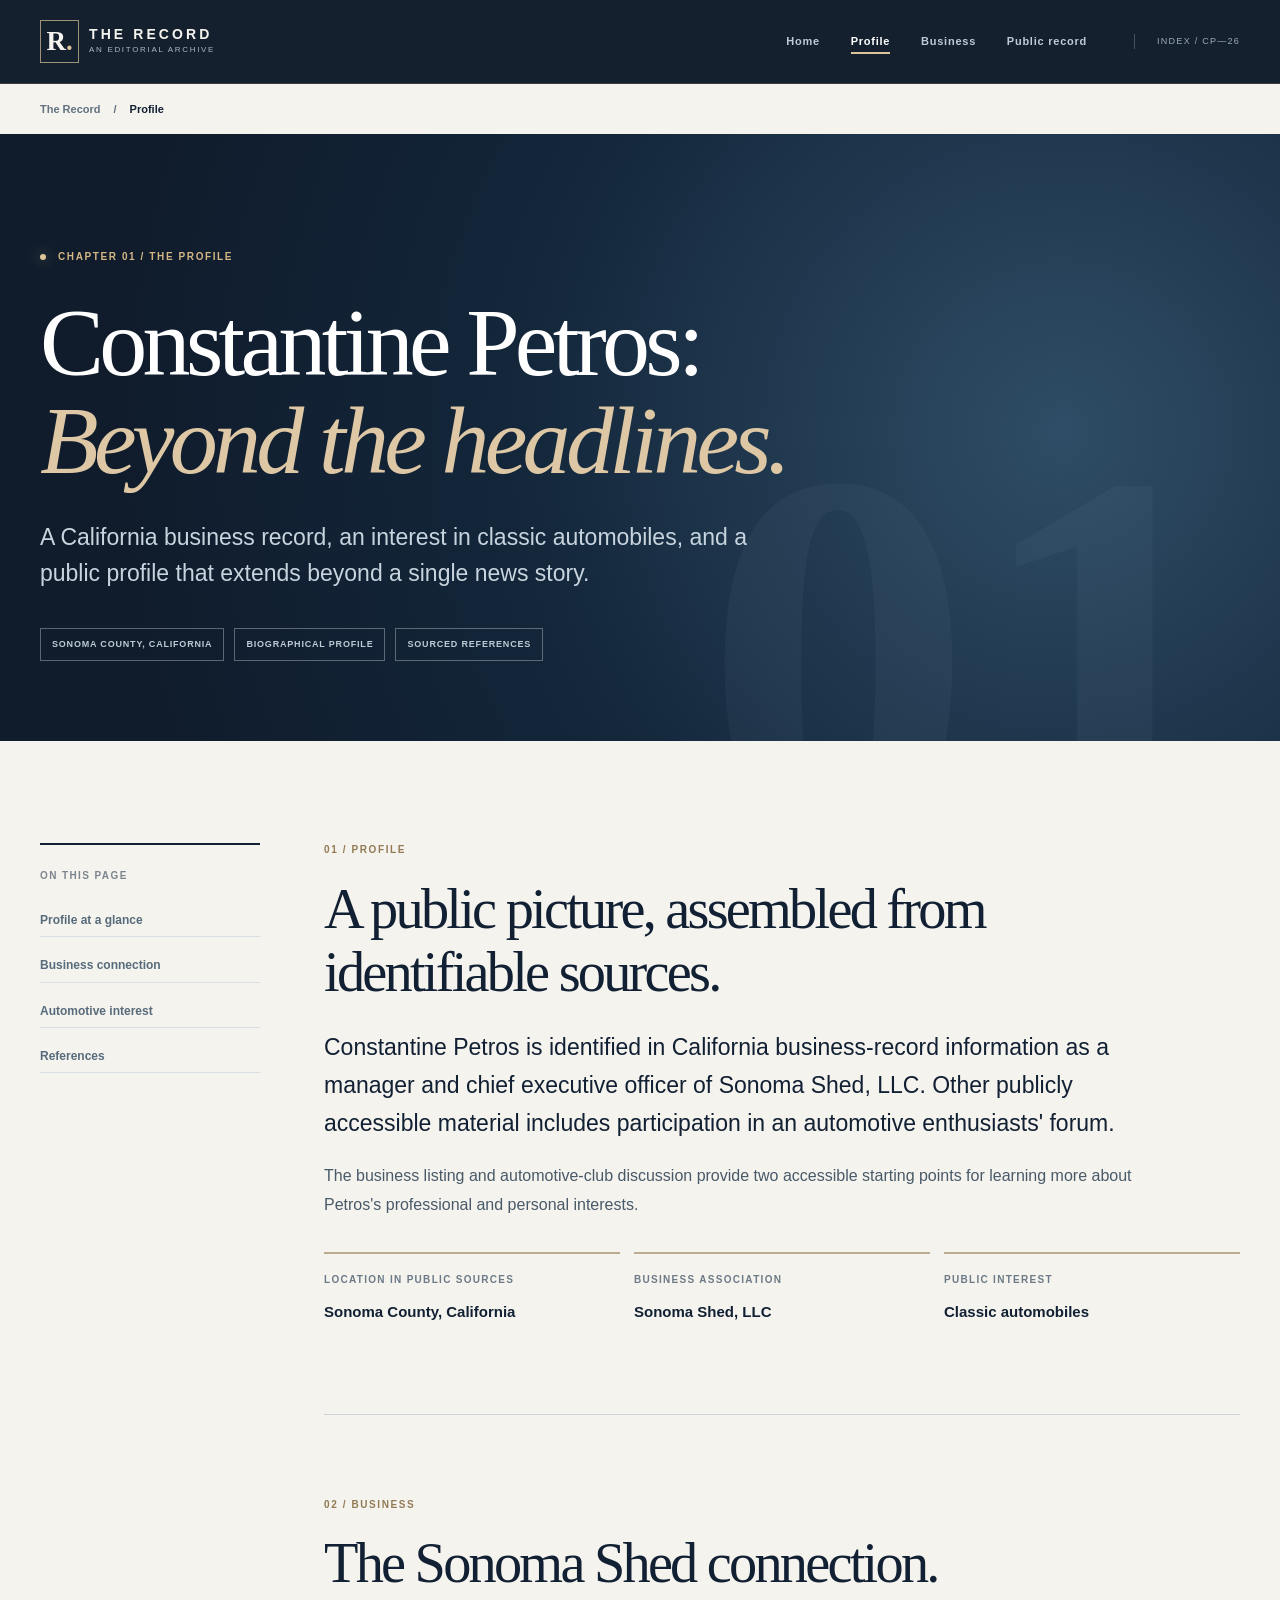
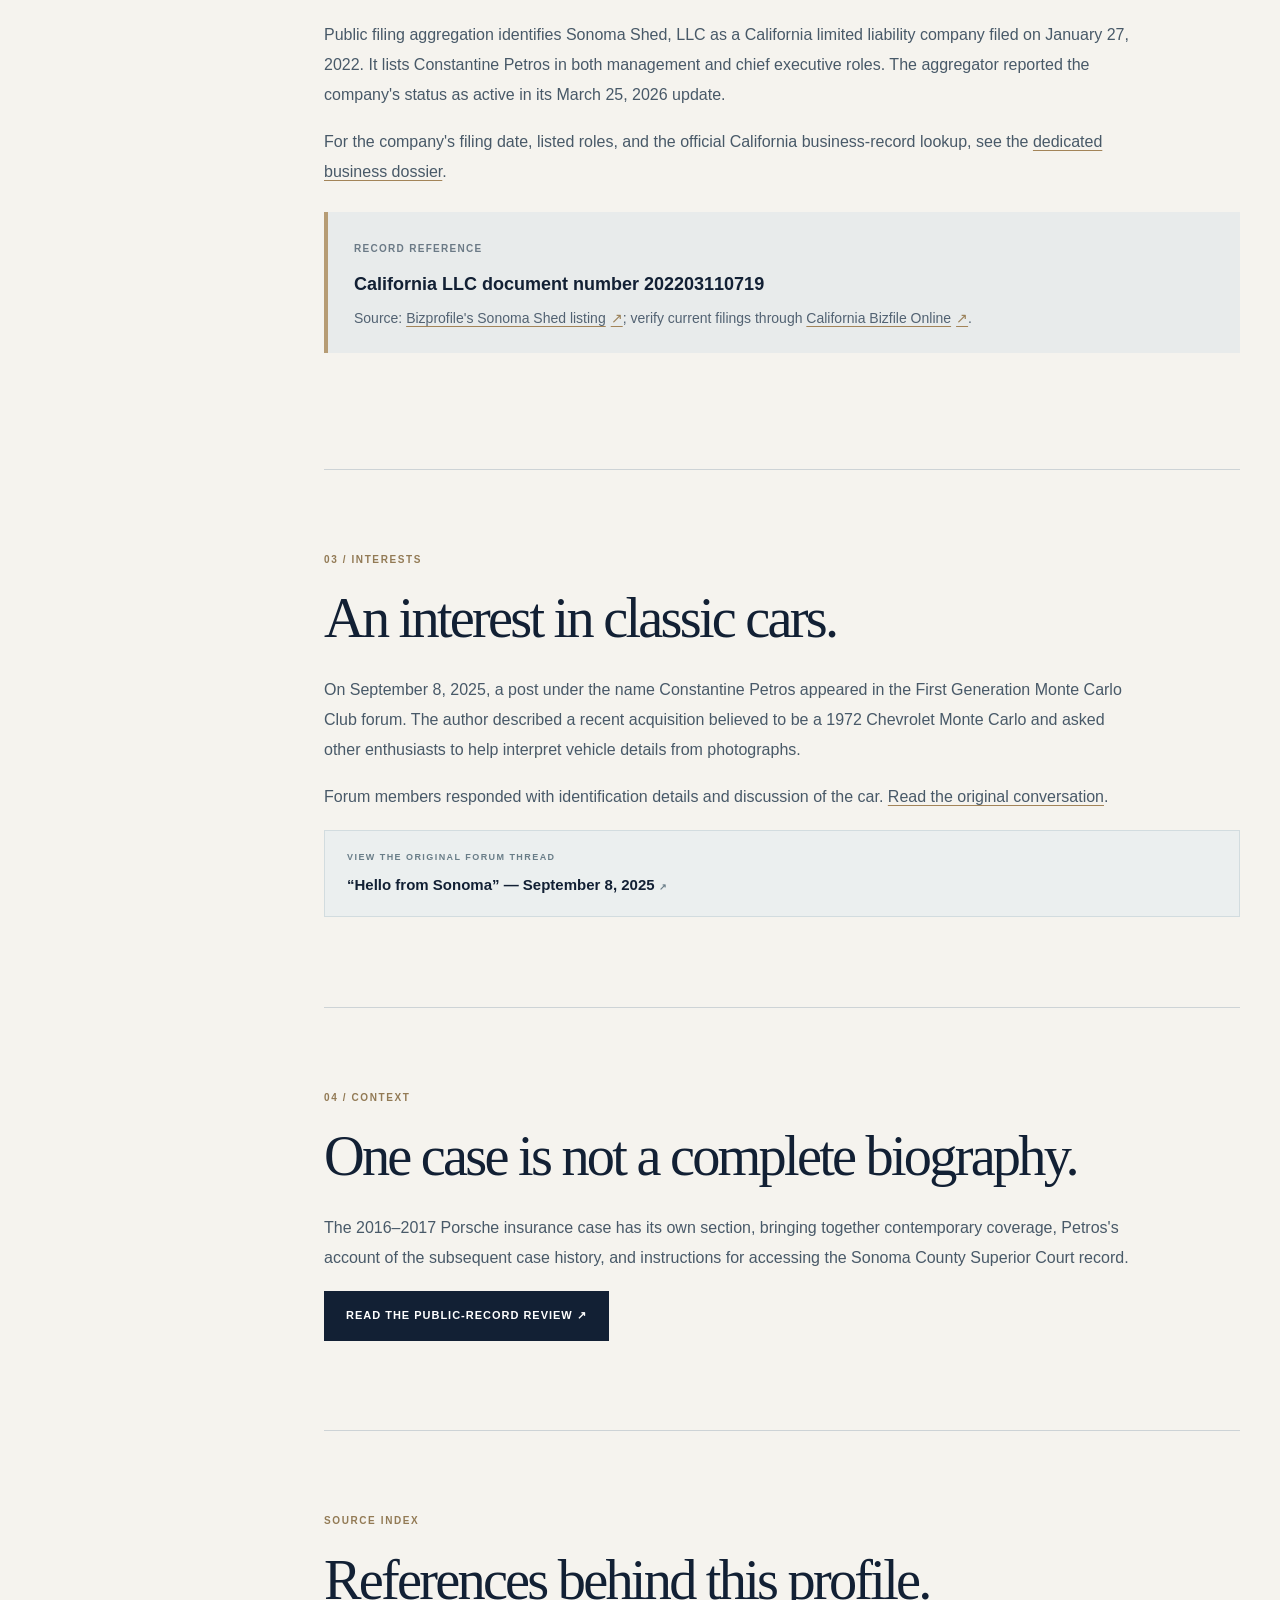
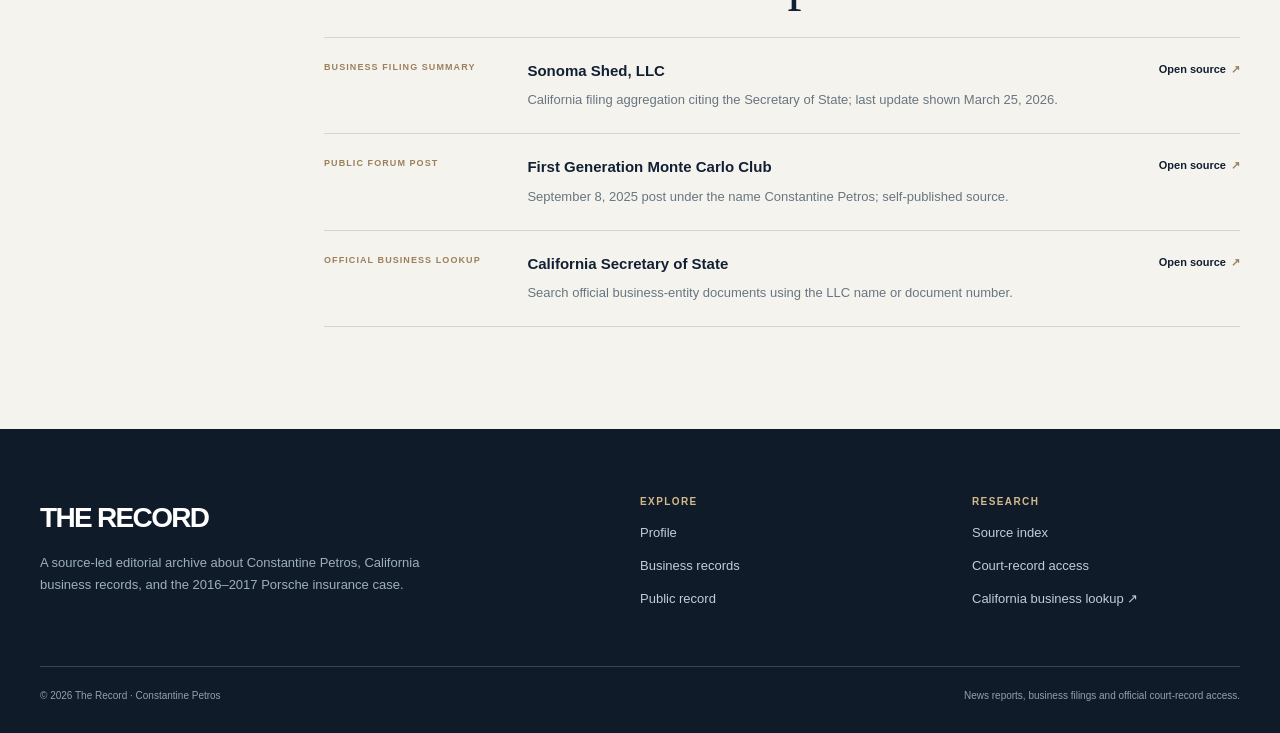
==== commit 1b8e643d: "Use direct source-led wording across about/index.html" ====
--- a/about/index.html
+++ b/about/index.html
@@ -24,13 +24,13 @@
 <header class="site-header"><div class="shell header-inner"><a href="/" class="site-logo" aria-label="The Record home"><span class="logo-mark">R<span class="logo-dot">.</span></span><span class="logo-text"><strong>THE RECORD</strong><small>AN EDITORIAL ARCHIVE</small></span></a><nav class="site-nav" aria-label="Main navigation"><a href="/">Home</a><a href="/about/" aria-current="page" class="nav-active">Profile</a><a href="/business/">Business</a><a href="/public-record/">Public record</a></nav><span class="header-code">INDEX / CP—26</span></div></header>
 <main id="main"><nav class="breadcrumbs shell" aria-label="Breadcrumb"><a href="/">The Record</a><span aria-hidden="true">/</span><span aria-current="page">Profile</span></nav><section class="page-hero hero-blue"><div class="shell"><div class="eyebrow"><span class="signal"></span> CHAPTER 01 / THE PROFILE</div><h1>Constantine Petros:<br><em>Beyond the headlines.</em></h1><p class="page-dek">A California business record, an interest in classic automobiles, and a public profile that extends beyond a single news story.</p><div class="hero-chips"><span>SONOMA COUNTY, CALIFORNIA</span><span>BIOGRAPHICAL PROFILE</span><span>SOURCED REFERENCES</span></div></div><div class="hero-watermark" aria-hidden="true">01</div></section>
 <section class="section section-paper"><div class="shell content-grid"><aside class="content-rail"><span>ON THIS PAGE</span><a href="#profile">Profile at a glance</a><a href="#business-connection">Business connection</a><a href="#automotive">Automotive interest</a><a href="#profile-sources">References</a></aside><div class="article-body">
-<section id="profile" class="article-section"><div class="chapter-label">01 / PROFILE</div><h2>A public picture, assembled from identifiable sources.</h2><p class="lead">Constantine Petros is identified in California business-record information as a manager and chief executive officer of Sonoma Shed, LLC. Other publicly accessible material includes participation in an automotive enthusiasts' forum.</p><p>Those records offer specific, limited facts. They do not establish a comprehensive career history, family biography, educational background, or record of accomplishments beyond what the documents actually say.</p><div class="snapshot"><div><span>LOCATION IN PUBLIC SOURCES</span><strong>Sonoma County, California</strong></div><div><span>BUSINESS ASSOCIATION</span><strong>Sonoma Shed, LLC</strong></div><div><span>PUBLIC INTEREST</span><strong>Classic automobiles</strong></div></div></section>
-<section id="business-connection" class="article-section"><div class="chapter-label">02 / BUSINESS</div><h2>The Sonoma Shed connection.</h2><p>Public filing aggregation identifies Sonoma Shed, LLC as a California limited liability company filed on January 27, 2022. It lists Constantine Petros in both management and chief executive roles. The aggregator reported the company's status as active in its March 25, 2026 update.</p><p>The business record does not establish financial performance, customer relationships, or particular projects. For the filing date, listed roles, and official record lookup, see the <a href="/business/">dedicated business dossier</a>.</p><div class="note-card"><span>RECORD REFERENCE</span><strong>California LLC document number 202203110719</strong><p>Source: <a href="https://www.bizprofile.net/ca/sonoma/sonoma-shed-llc" target="_blank" rel="noopener noreferrer">Bizprofile's Sonoma Shed listing<span class="ext" aria-hidden="true">↗</span></a>; verify current filings through <a href="https://bizfileonline.sos.ca.gov/" target="_blank" rel="noopener noreferrer">California Bizfile Online<span class="ext" aria-hidden="true">↗</span></a>.</p></div></section>
-<section id="automotive" class="article-section"><div class="chapter-label">03 / INTERESTS</div><h2>An interest in classic cars.</h2><p>On September 8, 2025, a post under the name Constantine Petros appeared in the First Generation Monte Carlo Club forum. The author described a recent acquisition believed to be a 1972 Chevrolet Monte Carlo and asked other enthusiasts to help interpret vehicle details from photographs.</p><p>Forum members responded with identification information. This is a limited account of a publicly posted automotive interest, not evidence concerning the separate Porsche insurance case.</p><a class="source-inline" href="https://www.firstgenmc.com/forums/topic/34711-hello-from-sonoma/" target="_blank" rel="noopener noreferrer"><span>VIEW THE ORIGINAL FORUM THREAD</span><strong>“Hello from Sonoma” — September 8, 2025 <span aria-hidden="true">↗</span></strong></a></section>
-<section class="article-section section-next"><div class="chapter-label">04 / CONTEXT</div><h2>One case is not a complete biography.</h2><p>Reporting about a 2016–2017 insurance investigation is a significant part of the public material associated with this name. It is examined separately so that the reporting, disputed claims, and court-record questions can be understood without treating them as a substitute for a biographical profile.</p><a class="button button-dark" href="/public-record/">Read the public-record review ↗</a></section>
+<section id="profile" class="article-section"><div class="chapter-label">01 / PROFILE</div><h2>A public picture, assembled from identifiable sources.</h2><p class="lead">Constantine Petros is identified in California business-record information as a manager and chief executive officer of Sonoma Shed, LLC. Other publicly accessible material includes participation in an automotive enthusiasts' forum.</p><p>The business listing and automotive-club discussion provide two accessible starting points for learning more about Petros's professional and personal interests.</p><div class="snapshot"><div><span>LOCATION IN PUBLIC SOURCES</span><strong>Sonoma County, California</strong></div><div><span>BUSINESS ASSOCIATION</span><strong>Sonoma Shed, LLC</strong></div><div><span>PUBLIC INTEREST</span><strong>Classic automobiles</strong></div></div></section>
+<section id="business-connection" class="article-section"><div class="chapter-label">02 / BUSINESS</div><h2>The Sonoma Shed connection.</h2><p>Public filing aggregation identifies Sonoma Shed, LLC as a California limited liability company filed on January 27, 2022. It lists Constantine Petros in both management and chief executive roles. The aggregator reported the company's status as active in its March 25, 2026 update.</p><p>For the company's filing date, listed roles, and the official California business-record lookup, see the <a href="/business/">dedicated business dossier</a>.</p><div class="note-card"><span>RECORD REFERENCE</span><strong>California LLC document number 202203110719</strong><p>Source: <a href="https://www.bizprofile.net/ca/sonoma/sonoma-shed-llc" target="_blank" rel="noopener noreferrer">Bizprofile's Sonoma Shed listing<span class="ext" aria-hidden="true">↗</span></a>; verify current filings through <a href="https://bizfileonline.sos.ca.gov/" target="_blank" rel="noopener noreferrer">California Bizfile Online<span class="ext" aria-hidden="true">↗</span></a>.</p></div></section>
+<section id="automotive" class="article-section"><div class="chapter-label">03 / INTERESTS</div><h2>An interest in classic cars.</h2><p>On September 8, 2025, a post under the name Constantine Petros appeared in the First Generation Monte Carlo Club forum. The author described a recent acquisition believed to be a 1972 Chevrolet Monte Carlo and asked other enthusiasts to help interpret vehicle details from photographs.</p><p>Forum members responded with identification details and discussion of the car. <a href="https://www.firstgenmc.com/forums/topic/34711-hello-from-sonoma/" target="_blank" rel="noopener noreferrer">Read the original conversation</a>.</p><a class="source-inline" href="https://www.firstgenmc.com/forums/topic/34711-hello-from-sonoma/" target="_blank" rel="noopener noreferrer"><span>VIEW THE ORIGINAL FORUM THREAD</span><strong>“Hello from Sonoma” — September 8, 2025 <span aria-hidden="true">↗</span></strong></a></section>
+<section class="article-section section-next"><div class="chapter-label">04 / CONTEXT</div><h2>One case is not a complete biography.</h2><p>The 2016–2017 Porsche insurance case has its own section, bringing together contemporary coverage, Petros's account of the subsequent case history, and instructions for accessing the Sonoma County Superior Court record.</p><a class="button button-dark" href="/public-record/">Read the public-record review ↗</a></section>
 <section id="profile-sources" class="article-section"><div class="chapter-label">SOURCE INDEX</div><h2>References behind this profile.</h2><ul class="source-list"><li id="source-profile-business" class="source-card"><span class="source-tag">BUSINESS FILING SUMMARY</span><div><strong>Sonoma Shed, LLC</strong><p>California filing aggregation citing the Secretary of State; last update shown March 25, 2026.</p></div><a href="https://www.bizprofile.net/ca/sonoma/sonoma-shed-llc" target="_blank" rel="noopener noreferrer">Open source<span class="ext" aria-hidden="true">↗</span></a></li><li id="source-profile-cars" class="source-card"><span class="source-tag">PUBLIC FORUM POST</span><div><strong>First Generation Monte Carlo Club</strong><p>September 8, 2025 post under the name Constantine Petros; self-published source.</p></div><a href="https://www.firstgenmc.com/forums/topic/34711-hello-from-sonoma/" target="_blank" rel="noopener noreferrer">Open source<span class="ext" aria-hidden="true">↗</span></a></li><li id="source-profile-state" class="source-card"><span class="source-tag">OFFICIAL BUSINESS LOOKUP</span><div><strong>California Secretary of State</strong><p>Search official business-entity documents using the LLC name or document number.</p></div><a href="https://bizfileonline.sos.ca.gov/" target="_blank" rel="noopener noreferrer">Open source<span class="ext" aria-hidden="true">↗</span></a></li></ul></section>
 </div></div></section></main>
-<footer class="site-footer"><div class="shell footer-grid"><div><a class="footer-brand" href="/">THE RECORD</a><p>A source-led editorial archive about Constantine Petros, California business records, and the 2016–2017 Porsche insurance case.</p></div><div><strong>EXPLORE</strong><a href="/about/">Profile</a><a href="/business/">Business records</a><a href="/public-record/">Public record</a></div><div><strong>RESEARCH</strong><a href="/public-record/#sources">Source index</a><a href="/public-record/#request-records">Court-record access</a><a href="https://bizfileonline.sos.ca.gov/" rel="noopener noreferrer" target="_blank">California business lookup ↗</a></div></div><div class="shell footer-bottom"><span>© 2026 The Record · Constantine Petros</span><span>Editorial context: includes information supplied for this site. Disputed statements are identified and should be checked against primary records.</span></div></footer>
+<footer class="site-footer"><div class="shell footer-grid"><div><a class="footer-brand" href="/">THE RECORD</a><p>A source-led editorial archive about Constantine Petros, California business records, and the 2016–2017 Porsche insurance case.</p></div><div><strong>EXPLORE</strong><a href="/about/">Profile</a><a href="/business/">Business records</a><a href="/public-record/">Public record</a></div><div><strong>RESEARCH</strong><a href="/public-record/#sources">Source index</a><a href="/public-record/#request-records">Court-record access</a><a href="https://bizfileonline.sos.ca.gov/" rel="noopener noreferrer" target="_blank">California business lookup ↗</a></div></div><div class="shell footer-bottom"><span>© 2026 The Record · Constantine Petros</span><span>News reports, business filings and official court-record access.</span></div></footer>
 
 </body>
 </html>
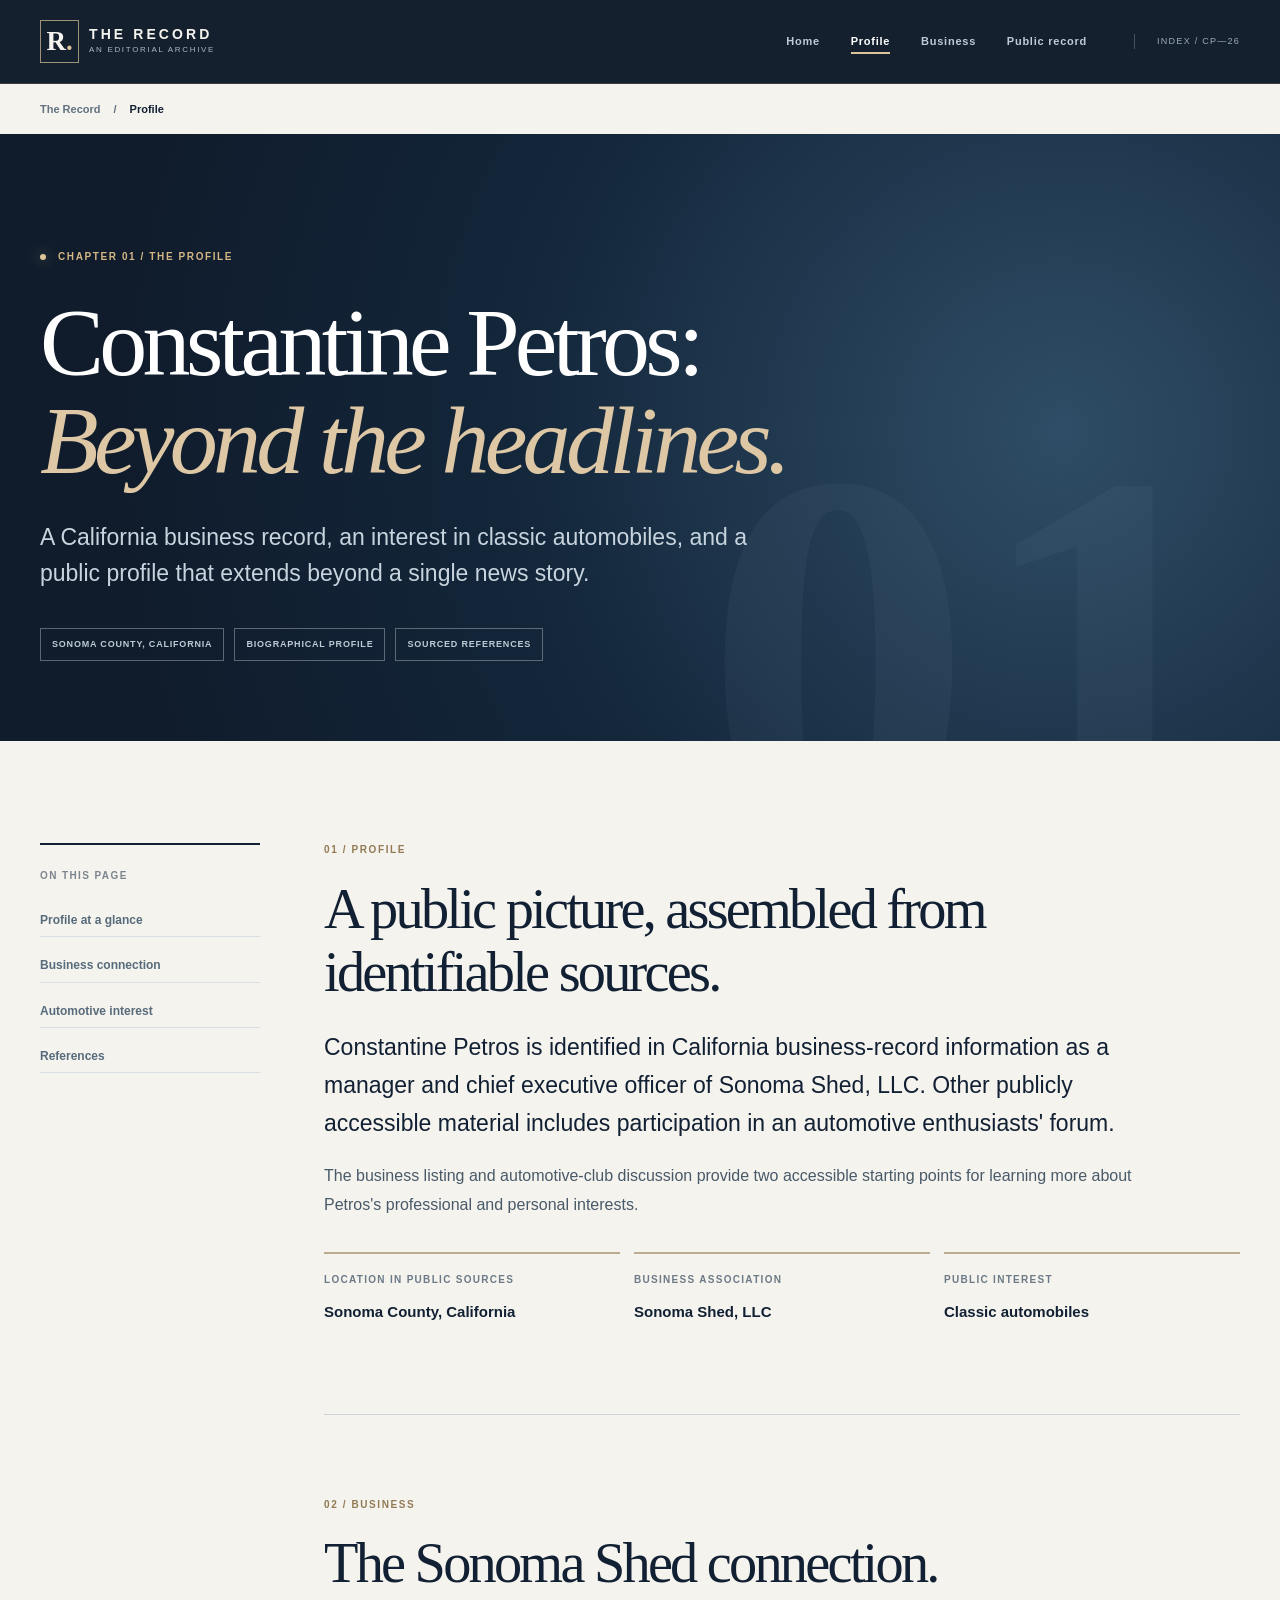
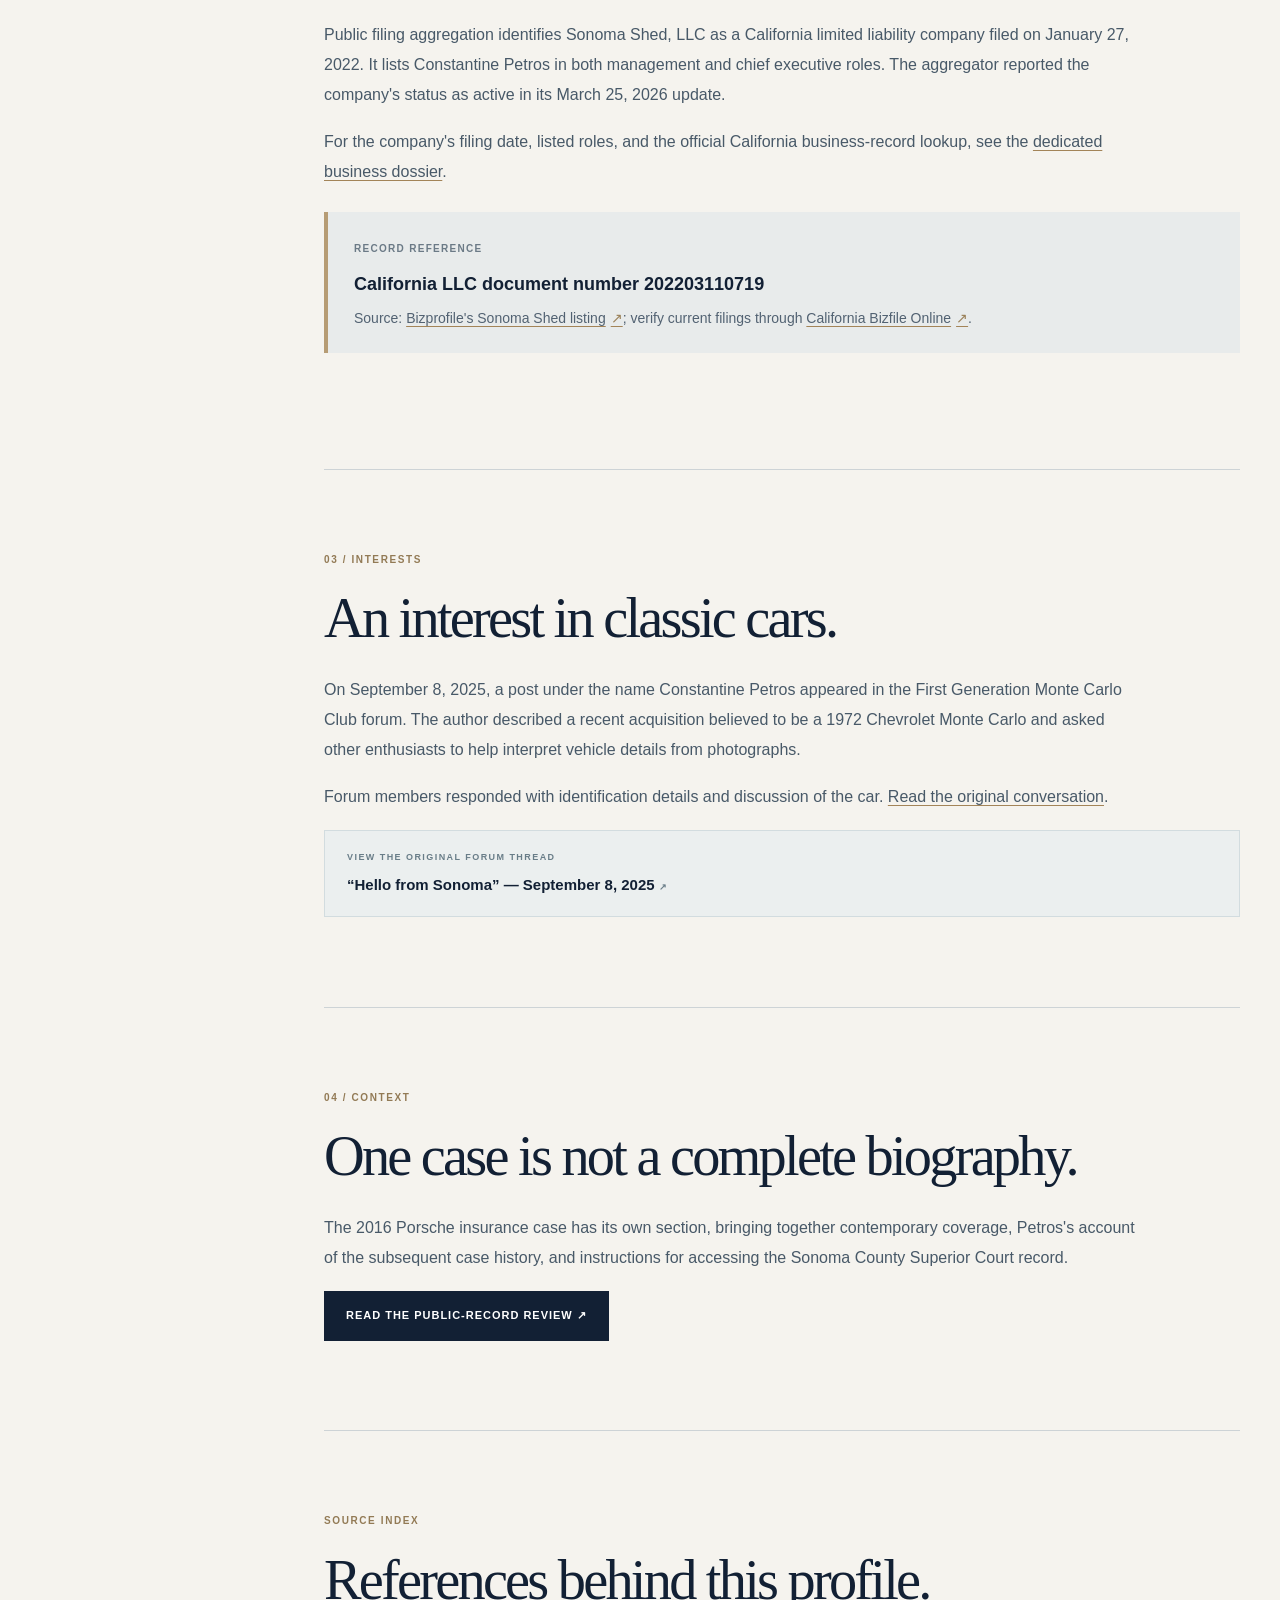
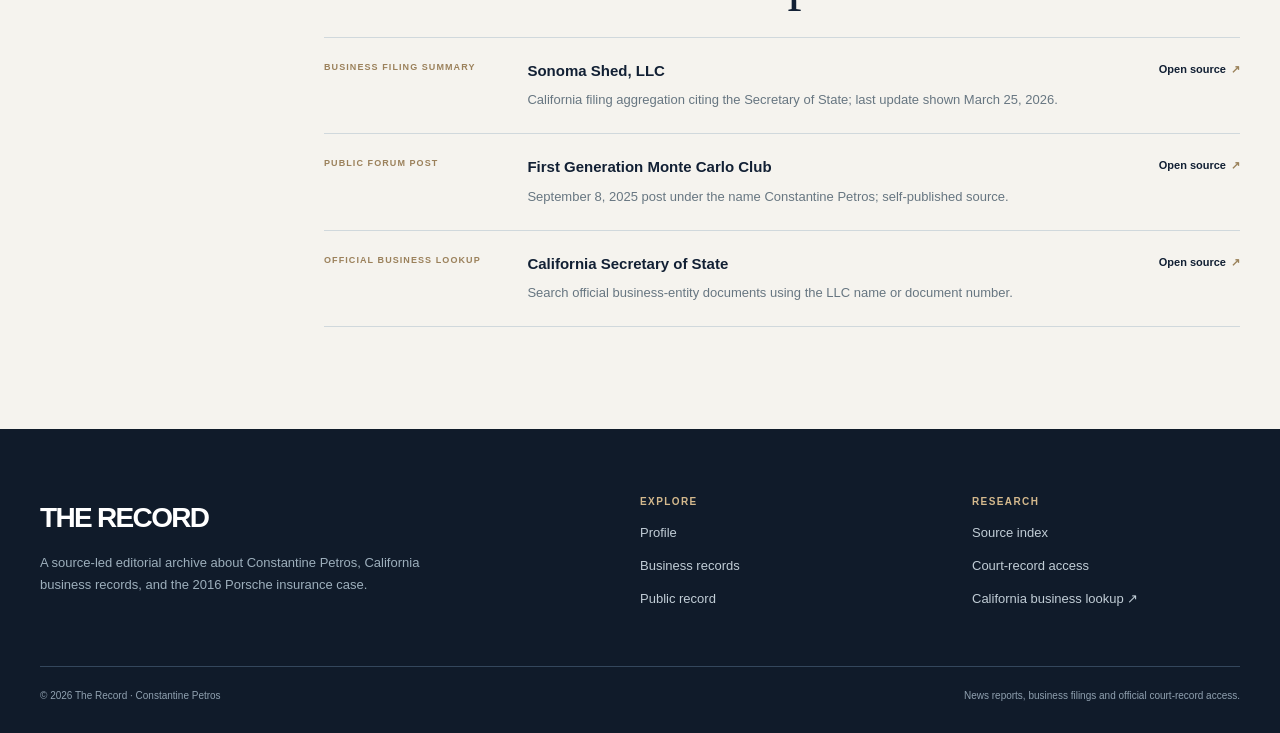
==== commit 255f3cc5: "Apply source-led copy and remove withdrawn-article references from about/index.html" ====
--- a/about/index.html
+++ b/about/index.html
@@ -27,10 +27,10 @@
 <section id="profile" class="article-section"><div class="chapter-label">01 / PROFILE</div><h2>A public picture, assembled from identifiable sources.</h2><p class="lead">Constantine Petros is identified in California business-record information as a manager and chief executive officer of Sonoma Shed, LLC. Other publicly accessible material includes participation in an automotive enthusiasts' forum.</p><p>The business listing and automotive-club discussion provide two accessible starting points for learning more about Petros's professional and personal interests.</p><div class="snapshot"><div><span>LOCATION IN PUBLIC SOURCES</span><strong>Sonoma County, California</strong></div><div><span>BUSINESS ASSOCIATION</span><strong>Sonoma Shed, LLC</strong></div><div><span>PUBLIC INTEREST</span><strong>Classic automobiles</strong></div></div></section>
 <section id="business-connection" class="article-section"><div class="chapter-label">02 / BUSINESS</div><h2>The Sonoma Shed connection.</h2><p>Public filing aggregation identifies Sonoma Shed, LLC as a California limited liability company filed on January 27, 2022. It lists Constantine Petros in both management and chief executive roles. The aggregator reported the company's status as active in its March 25, 2026 update.</p><p>For the company's filing date, listed roles, and the official California business-record lookup, see the <a href="/business/">dedicated business dossier</a>.</p><div class="note-card"><span>RECORD REFERENCE</span><strong>California LLC document number 202203110719</strong><p>Source: <a href="https://www.bizprofile.net/ca/sonoma/sonoma-shed-llc" target="_blank" rel="noopener noreferrer">Bizprofile's Sonoma Shed listing<span class="ext" aria-hidden="true">↗</span></a>; verify current filings through <a href="https://bizfileonline.sos.ca.gov/" target="_blank" rel="noopener noreferrer">California Bizfile Online<span class="ext" aria-hidden="true">↗</span></a>.</p></div></section>
 <section id="automotive" class="article-section"><div class="chapter-label">03 / INTERESTS</div><h2>An interest in classic cars.</h2><p>On September 8, 2025, a post under the name Constantine Petros appeared in the First Generation Monte Carlo Club forum. The author described a recent acquisition believed to be a 1972 Chevrolet Monte Carlo and asked other enthusiasts to help interpret vehicle details from photographs.</p><p>Forum members responded with identification details and discussion of the car. <a href="https://www.firstgenmc.com/forums/topic/34711-hello-from-sonoma/" target="_blank" rel="noopener noreferrer">Read the original conversation</a>.</p><a class="source-inline" href="https://www.firstgenmc.com/forums/topic/34711-hello-from-sonoma/" target="_blank" rel="noopener noreferrer"><span>VIEW THE ORIGINAL FORUM THREAD</span><strong>“Hello from Sonoma” — September 8, 2025 <span aria-hidden="true">↗</span></strong></a></section>
-<section class="article-section section-next"><div class="chapter-label">04 / CONTEXT</div><h2>One case is not a complete biography.</h2><p>The 2016–2017 Porsche insurance case has its own section, bringing together contemporary coverage, Petros's account of the subsequent case history, and instructions for accessing the Sonoma County Superior Court record.</p><a class="button button-dark" href="/public-record/">Read the public-record review ↗</a></section>
+<section class="article-section section-next"><div class="chapter-label">04 / CONTEXT</div><h2>One case is not a complete biography.</h2><p>The 2016 Porsche insurance case has its own section, bringing together contemporary coverage, Petros's account of the subsequent case history, and instructions for accessing the Sonoma County Superior Court record.</p><a class="button button-dark" href="/public-record/">Read the public-record review ↗</a></section>
 <section id="profile-sources" class="article-section"><div class="chapter-label">SOURCE INDEX</div><h2>References behind this profile.</h2><ul class="source-list"><li id="source-profile-business" class="source-card"><span class="source-tag">BUSINESS FILING SUMMARY</span><div><strong>Sonoma Shed, LLC</strong><p>California filing aggregation citing the Secretary of State; last update shown March 25, 2026.</p></div><a href="https://www.bizprofile.net/ca/sonoma/sonoma-shed-llc" target="_blank" rel="noopener noreferrer">Open source<span class="ext" aria-hidden="true">↗</span></a></li><li id="source-profile-cars" class="source-card"><span class="source-tag">PUBLIC FORUM POST</span><div><strong>First Generation Monte Carlo Club</strong><p>September 8, 2025 post under the name Constantine Petros; self-published source.</p></div><a href="https://www.firstgenmc.com/forums/topic/34711-hello-from-sonoma/" target="_blank" rel="noopener noreferrer">Open source<span class="ext" aria-hidden="true">↗</span></a></li><li id="source-profile-state" class="source-card"><span class="source-tag">OFFICIAL BUSINESS LOOKUP</span><div><strong>California Secretary of State</strong><p>Search official business-entity documents using the LLC name or document number.</p></div><a href="https://bizfileonline.sos.ca.gov/" target="_blank" rel="noopener noreferrer">Open source<span class="ext" aria-hidden="true">↗</span></a></li></ul></section>
 </div></div></section></main>
-<footer class="site-footer"><div class="shell footer-grid"><div><a class="footer-brand" href="/">THE RECORD</a><p>A source-led editorial archive about Constantine Petros, California business records, and the 2016–2017 Porsche insurance case.</p></div><div><strong>EXPLORE</strong><a href="/about/">Profile</a><a href="/business/">Business records</a><a href="/public-record/">Public record</a></div><div><strong>RESEARCH</strong><a href="/public-record/#sources">Source index</a><a href="/public-record/#request-records">Court-record access</a><a href="https://bizfileonline.sos.ca.gov/" rel="noopener noreferrer" target="_blank">California business lookup ↗</a></div></div><div class="shell footer-bottom"><span>© 2026 The Record · Constantine Petros</span><span>News reports, business filings and official court-record access.</span></div></footer>
+<footer class="site-footer"><div class="shell footer-grid"><div><a class="footer-brand" href="/">THE RECORD</a><p>A source-led editorial archive about Constantine Petros, California business records, and the 2016 Porsche insurance case.</p></div><div><strong>EXPLORE</strong><a href="/about/">Profile</a><a href="/business/">Business records</a><a href="/public-record/">Public record</a></div><div><strong>RESEARCH</strong><a href="/public-record/#sources">Source index</a><a href="/public-record/#request-records">Court-record access</a><a href="https://bizfileonline.sos.ca.gov/" rel="noopener noreferrer" target="_blank">California business lookup ↗</a></div></div><div class="shell footer-bottom"><span>© 2026 The Record · Constantine Petros</span><span>News reports, business filings and official court-record access.</span></div></footer>
 
 </body>
 </html>
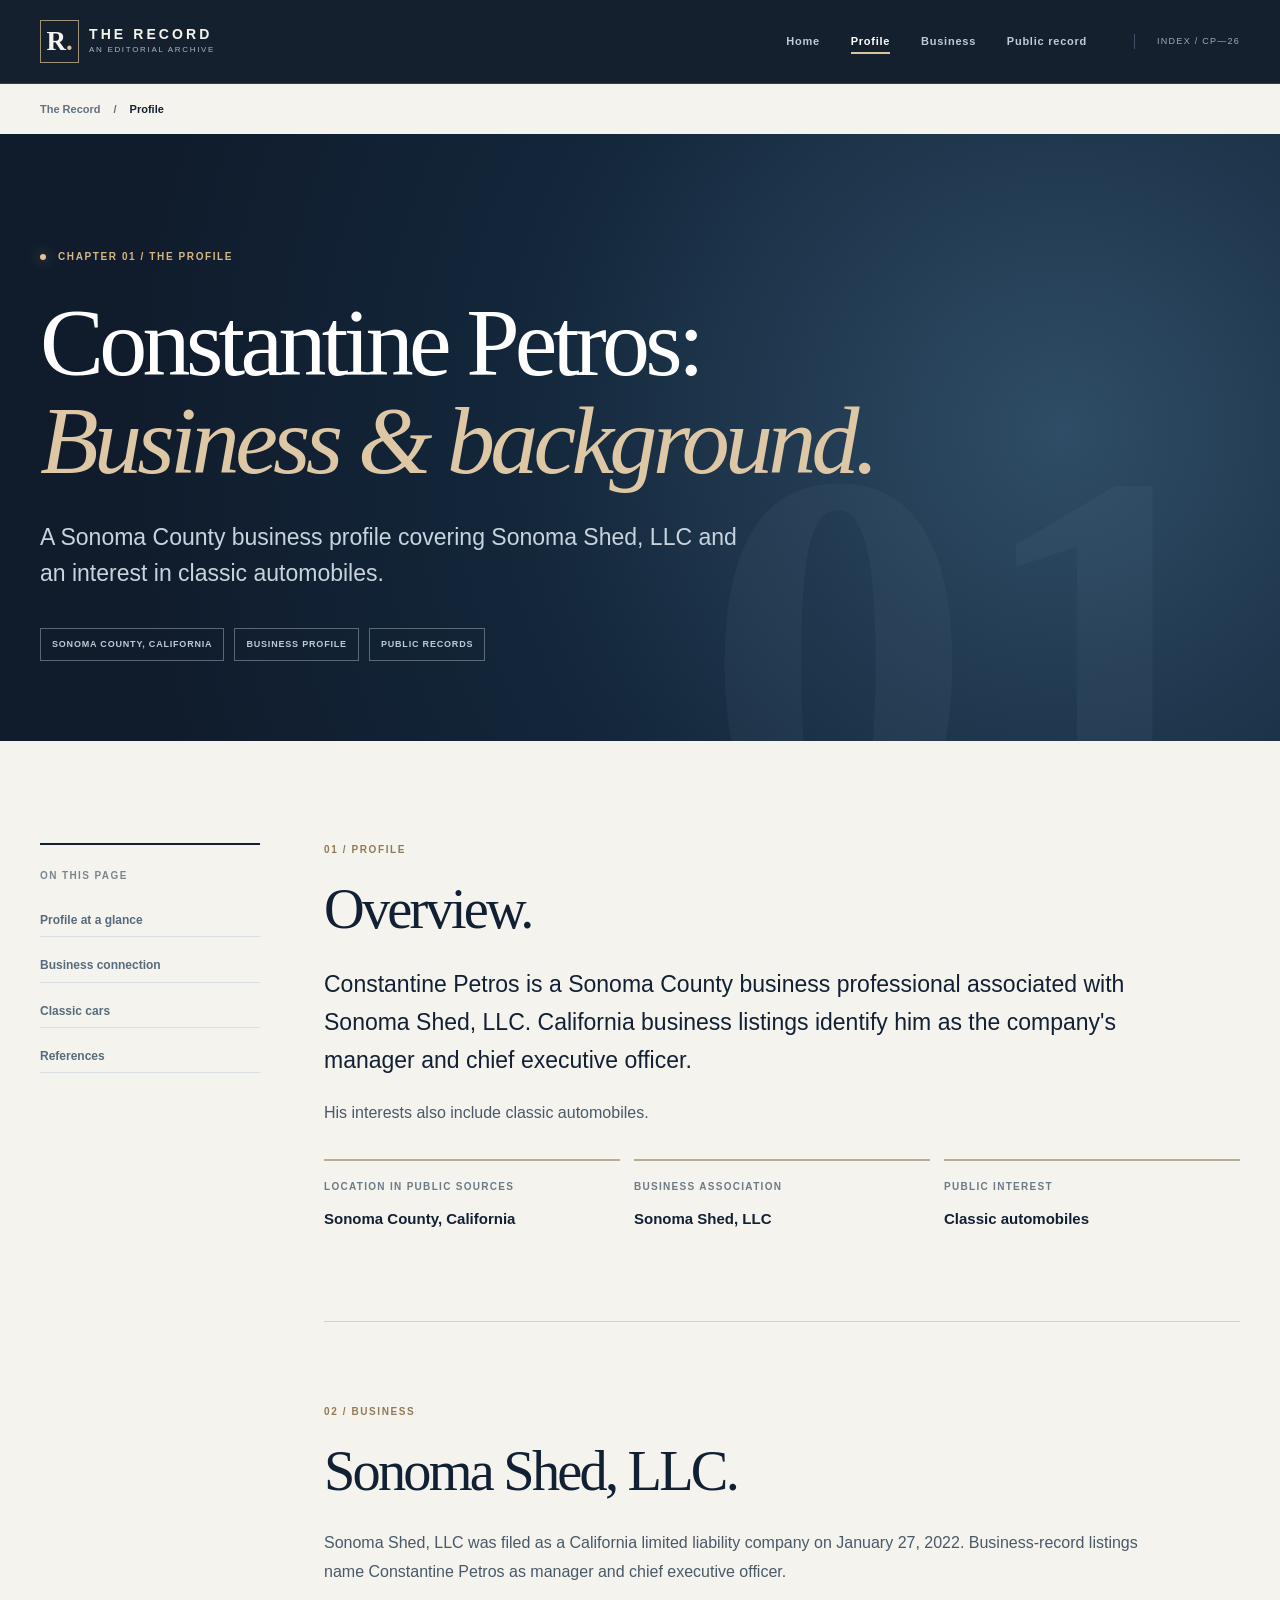
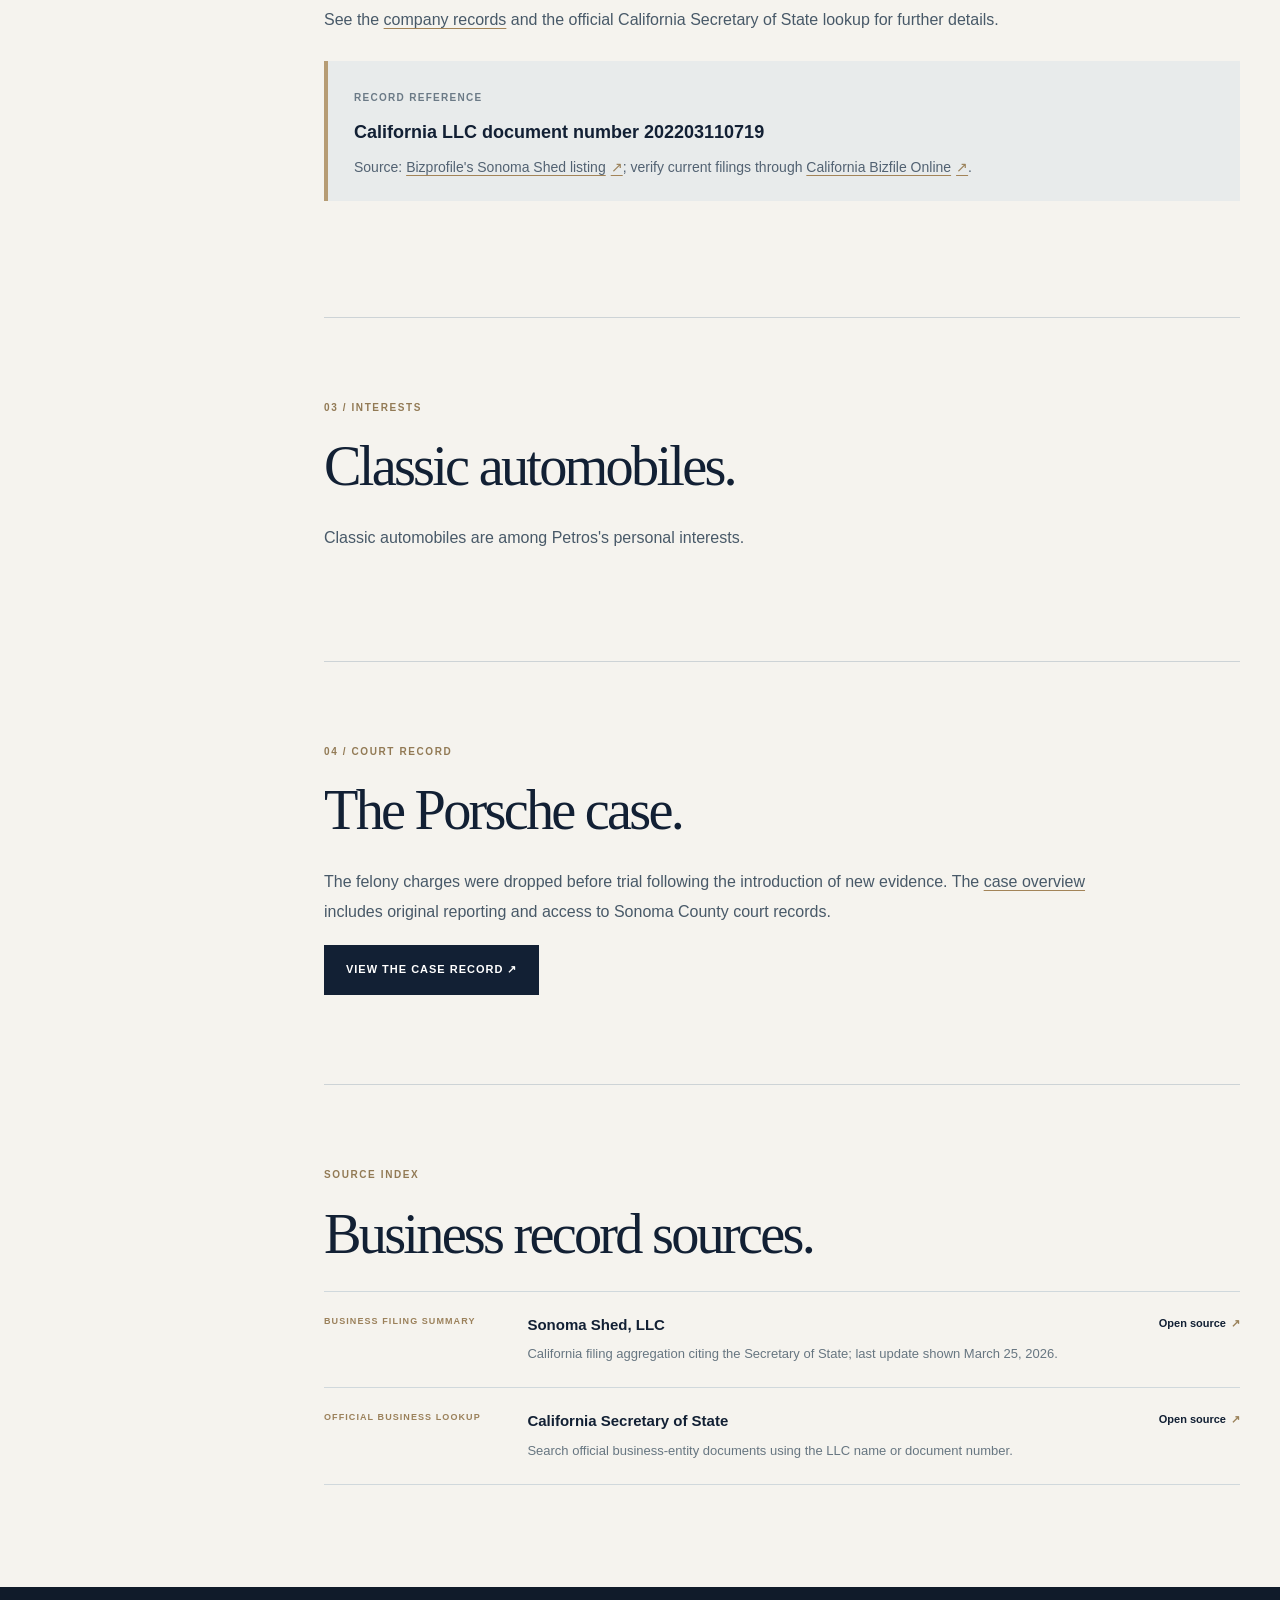
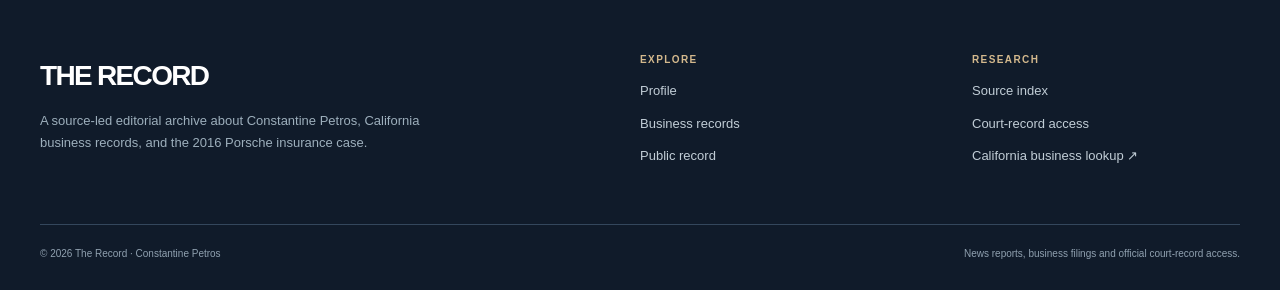
==== commit e9b62a75: "Polish Constantine Petros profile and remove awkward car club references" ====
--- a/about/index.html
+++ b/about/index.html
@@ -3,8 +3,8 @@
 <head>
 <meta charset="utf-8">
 <meta name="viewport" content="width=device-width,initial-scale=1">
-<title>About Constantine Petros | Public Profile & Background</title>
-<meta name="description" content="A sourced profile of Constantine Petros, Sonoma County business associations, and a publicly documented interest in classic automobiles.">
+<title>Constantine Petros | Sonoma County Business Profile</title>
+<meta name="description" content="Constantine Petros is associated with Sonoma Shed, LLC in Sonoma County, California, with an interest in classic automobiles.">
 <meta name="robots" content="index,follow,max-image-preview:large,max-snippet:-1,max-video-preview:-1">
 <link rel="canonical" href="https://constantinepetros.com/about/">
 <link rel="icon" type="image/svg+xml" href="/favicon.svg">
@@ -12,23 +12,23 @@
 <meta name="theme-color" content="#101b2a">
 <meta property="og:type" content="website">
 <meta property="og:site_name" content="The Record — Constantine Petros">
-<meta property="og:title" content="About Constantine Petros | Public Profile & Background">
-<meta property="og:description" content="A sourced profile of Constantine Petros, Sonoma County business associations, and a publicly documented interest in classic automobiles.">
+<meta property="og:title" content="Constantine Petros | Sonoma County Business Profile">
+<meta property="og:description" content="Constantine Petros is associated with Sonoma Shed, LLC in Sonoma County, California, with an interest in classic automobiles.">
 <meta property="og:url" content="https://constantinepetros.com/about/">
 <meta name="twitter:card" content="summary">
-<script type="application/ld+json">{"@context":"https://schema.org","@graph":[{"@type":"WebSite","@id":"https://constantinepetros.com/#website","name":"The Record — Constantine Petros","url":"https://constantinepetros.com/","inLanguage":"en-US"},{"@type":"Person","@id":"https://constantinepetros.com/#person","name":"Constantine Petros","url":"https://constantinepetros.com/"},{"@type":"ProfilePage","mainEntity":{"@id":"https://constantinepetros.com/#person"},"description":"A sourced profile of Constantine Petros, Sonoma County business associations, and a publicly documented interest in classic automobiles.","@id":"https://constantinepetros.com/about/#webpage","url":"https://constantinepetros.com/about/","name":"About Constantine Petros | Public Profile & Background","inLanguage":"en-US","isPartOf":{"@id":"https://constantinepetros.com/#website"},"about":{"@id":"https://constantinepetros.com/#person"}},{"@type":"BreadcrumbList","@id":"https://constantinepetros.com/about/#breadcrumbs","itemListElement":[{"@type":"ListItem","position":1,"name":"Home","item":"https://constantinepetros.com/"},{"@type":"ListItem","position":2,"name":"About Constantine Petros | Public Profile & Background","item":"https://constantinepetros.com/about/"}]}]}</script>
+<script type="application/ld+json">{"@context":"https://schema.org","@graph":[{"@type":"WebSite","@id":"https://constantinepetros.com/#website","name":"The Record — Constantine Petros","url":"https://constantinepetros.com/","inLanguage":"en-US"},{"@type":"Person","@id":"https://constantinepetros.com/#person","name":"Constantine Petros","url":"https://constantinepetros.com/"},{"@type":"ProfilePage","mainEntity":{"@id":"https://constantinepetros.com/#person"},"description":"Constantine Petros is associated with Sonoma Shed, LLC in Sonoma County, California, with an interest in classic automobiles.","@id":"https://constantinepetros.com/about/#webpage","url":"https://constantinepetros.com/about/","name":"Constantine Petros | Sonoma County Business Profile","inLanguage":"en-US","isPartOf":{"@id":"https://constantinepetros.com/#website"},"about":{"@id":"https://constantinepetros.com/#person"}},{"@type":"BreadcrumbList","@id":"https://constantinepetros.com/about/#breadcrumbs","itemListElement":[{"@type":"ListItem","position":1,"name":"Home","item":"https://constantinepetros.com/"},{"@type":"ListItem","position":2,"name":"Constantine Petros | Sonoma County Business Profile","item":"https://constantinepetros.com/about/"}]}]}</script>
 
 </head>
 <body id="top">
 <a class="skip-link" href="#main">Skip to content</a>
 <header class="site-header"><div class="shell header-inner"><a href="/" class="site-logo" aria-label="The Record home"><span class="logo-mark">R<span class="logo-dot">.</span></span><span class="logo-text"><strong>THE RECORD</strong><small>AN EDITORIAL ARCHIVE</small></span></a><nav class="site-nav" aria-label="Main navigation"><a href="/">Home</a><a href="/about/" aria-current="page" class="nav-active">Profile</a><a href="/business/">Business</a><a href="/public-record/">Public record</a></nav><span class="header-code">INDEX / CP—26</span></div></header>
-<main id="main"><nav class="breadcrumbs shell" aria-label="Breadcrumb"><a href="/">The Record</a><span aria-hidden="true">/</span><span aria-current="page">Profile</span></nav><section class="page-hero hero-blue"><div class="shell"><div class="eyebrow"><span class="signal"></span> CHAPTER 01 / THE PROFILE</div><h1>Constantine Petros:<br><em>Beyond the headlines.</em></h1><p class="page-dek">A California business record, an interest in classic automobiles, and a public profile that extends beyond a single news story.</p><div class="hero-chips"><span>SONOMA COUNTY, CALIFORNIA</span><span>BIOGRAPHICAL PROFILE</span><span>SOURCED REFERENCES</span></div></div><div class="hero-watermark" aria-hidden="true">01</div></section>
-<section class="section section-paper"><div class="shell content-grid"><aside class="content-rail"><span>ON THIS PAGE</span><a href="#profile">Profile at a glance</a><a href="#business-connection">Business connection</a><a href="#automotive">Automotive interest</a><a href="#profile-sources">References</a></aside><div class="article-body">
-<section id="profile" class="article-section"><div class="chapter-label">01 / PROFILE</div><h2>A public picture, assembled from identifiable sources.</h2><p class="lead">Constantine Petros is identified in California business-record information as a manager and chief executive officer of Sonoma Shed, LLC. Other publicly accessible material includes participation in an automotive enthusiasts' forum.</p><p>The business listing and automotive-club discussion provide two accessible starting points for learning more about Petros's professional and personal interests.</p><div class="snapshot"><div><span>LOCATION IN PUBLIC SOURCES</span><strong>Sonoma County, California</strong></div><div><span>BUSINESS ASSOCIATION</span><strong>Sonoma Shed, LLC</strong></div><div><span>PUBLIC INTEREST</span><strong>Classic automobiles</strong></div></div></section>
-<section id="business-connection" class="article-section"><div class="chapter-label">02 / BUSINESS</div><h2>The Sonoma Shed connection.</h2><p>Public filing aggregation identifies Sonoma Shed, LLC as a California limited liability company filed on January 27, 2022. It lists Constantine Petros in both management and chief executive roles. The aggregator reported the company's status as active in its March 25, 2026 update.</p><p>For the company's filing date, listed roles, and the official California business-record lookup, see the <a href="/business/">dedicated business dossier</a>.</p><div class="note-card"><span>RECORD REFERENCE</span><strong>California LLC document number 202203110719</strong><p>Source: <a href="https://www.bizprofile.net/ca/sonoma/sonoma-shed-llc" target="_blank" rel="noopener noreferrer">Bizprofile's Sonoma Shed listing<span class="ext" aria-hidden="true">↗</span></a>; verify current filings through <a href="https://bizfileonline.sos.ca.gov/" target="_blank" rel="noopener noreferrer">California Bizfile Online<span class="ext" aria-hidden="true">↗</span></a>.</p></div></section>
-<section id="automotive" class="article-section"><div class="chapter-label">03 / INTERESTS</div><h2>An interest in classic cars.</h2><p>On September 8, 2025, a post under the name Constantine Petros appeared in the First Generation Monte Carlo Club forum. The author described a recent acquisition believed to be a 1972 Chevrolet Monte Carlo and asked other enthusiasts to help interpret vehicle details from photographs.</p><p>Forum members responded with identification details and discussion of the car. <a href="https://www.firstgenmc.com/forums/topic/34711-hello-from-sonoma/" target="_blank" rel="noopener noreferrer">Read the original conversation</a>.</p><a class="source-inline" href="https://www.firstgenmc.com/forums/topic/34711-hello-from-sonoma/" target="_blank" rel="noopener noreferrer"><span>VIEW THE ORIGINAL FORUM THREAD</span><strong>“Hello from Sonoma” — September 8, 2025 <span aria-hidden="true">↗</span></strong></a></section>
-<section class="article-section section-next"><div class="chapter-label">04 / CONTEXT</div><h2>One case is not a complete biography.</h2><p>The 2016 Porsche insurance case has its own section, bringing together contemporary coverage, Petros's account of the subsequent case history, and instructions for accessing the Sonoma County Superior Court record.</p><a class="button button-dark" href="/public-record/">Read the public-record review ↗</a></section>
-<section id="profile-sources" class="article-section"><div class="chapter-label">SOURCE INDEX</div><h2>References behind this profile.</h2><ul class="source-list"><li id="source-profile-business" class="source-card"><span class="source-tag">BUSINESS FILING SUMMARY</span><div><strong>Sonoma Shed, LLC</strong><p>California filing aggregation citing the Secretary of State; last update shown March 25, 2026.</p></div><a href="https://www.bizprofile.net/ca/sonoma/sonoma-shed-llc" target="_blank" rel="noopener noreferrer">Open source<span class="ext" aria-hidden="true">↗</span></a></li><li id="source-profile-cars" class="source-card"><span class="source-tag">PUBLIC FORUM POST</span><div><strong>First Generation Monte Carlo Club</strong><p>September 8, 2025 post under the name Constantine Petros; self-published source.</p></div><a href="https://www.firstgenmc.com/forums/topic/34711-hello-from-sonoma/" target="_blank" rel="noopener noreferrer">Open source<span class="ext" aria-hidden="true">↗</span></a></li><li id="source-profile-state" class="source-card"><span class="source-tag">OFFICIAL BUSINESS LOOKUP</span><div><strong>California Secretary of State</strong><p>Search official business-entity documents using the LLC name or document number.</p></div><a href="https://bizfileonline.sos.ca.gov/" target="_blank" rel="noopener noreferrer">Open source<span class="ext" aria-hidden="true">↗</span></a></li></ul></section>
+<main id="main"><nav class="breadcrumbs shell" aria-label="Breadcrumb"><a href="/">The Record</a><span aria-hidden="true">/</span><span aria-current="page">Profile</span></nav><section class="page-hero hero-blue"><div class="shell"><div class="eyebrow"><span class="signal"></span> CHAPTER 01 / THE PROFILE</div><h1>Constantine Petros:<br><em>Business &amp; background.</em></h1><p class="page-dek">A Sonoma County business profile covering Sonoma Shed, LLC and an interest in classic automobiles.</p><div class="hero-chips"><span>SONOMA COUNTY, CALIFORNIA</span><span>BUSINESS PROFILE</span><span>PUBLIC RECORDS</span></div></div><div class="hero-watermark" aria-hidden="true">01</div></section>
+<section class="section section-paper"><div class="shell content-grid"><aside class="content-rail"><span>ON THIS PAGE</span><a href="#profile">Profile at a glance</a><a href="#business-connection">Business connection</a><a href="#automotive">Classic cars</a><a href="#profile-sources">References</a></aside><div class="article-body">
+<section id="profile" class="article-section"><div class="chapter-label">01 / PROFILE</div><h2>Overview.</h2><p class="lead">Constantine Petros is a Sonoma County business professional associated with Sonoma Shed, LLC. California business listings identify him as the company's manager and chief executive officer.</p><p>His interests also include classic automobiles.</p><div class="snapshot"><div><span>LOCATION IN PUBLIC SOURCES</span><strong>Sonoma County, California</strong></div><div><span>BUSINESS ASSOCIATION</span><strong>Sonoma Shed, LLC</strong></div><div><span>PUBLIC INTEREST</span><strong>Classic automobiles</strong></div></div></section>
+<section id="business-connection" class="article-section"><div class="chapter-label">02 / BUSINESS</div><h2>Sonoma Shed, LLC.</h2><p>Sonoma Shed, LLC was filed as a California limited liability company on January 27, 2022. Business-record listings name Constantine Petros as manager and chief executive officer.</p><p>See the <a href="/business/">company records</a> and the official California Secretary of State lookup for further details.</p><div class="note-card"><span>RECORD REFERENCE</span><strong>California LLC document number 202203110719</strong><p>Source: <a href="https://www.bizprofile.net/ca/sonoma/sonoma-shed-llc" target="_blank" rel="noopener noreferrer">Bizprofile's Sonoma Shed listing<span class="ext" aria-hidden="true">↗</span></a>; verify current filings through <a href="https://bizfileonline.sos.ca.gov/" target="_blank" rel="noopener noreferrer">California Bizfile Online<span class="ext" aria-hidden="true">↗</span></a>.</p></div></section>
+<section id="automotive" class="article-section"><div class="chapter-label">03 / INTERESTS</div><h2>Classic automobiles.</h2><p>Classic automobiles are among Petros's personal interests.</p></section>
+<section class="article-section section-next"><div class="chapter-label">04 / COURT RECORD</div><h2>The Porsche case.</h2><p>The felony charges were dropped before trial following the introduction of new evidence. The <a href="/public-record/">case overview</a> includes original reporting and access to Sonoma County court records.</p><a class="button button-dark" href="/public-record/">View the case record ↗</a></section>
+<section id="profile-sources" class="article-section"><div class="chapter-label">SOURCE INDEX</div><h2>Business record sources.</h2><ul class="source-list"><li id="source-profile-business" class="source-card"><span class="source-tag">BUSINESS FILING SUMMARY</span><div><strong>Sonoma Shed, LLC</strong><p>California filing aggregation citing the Secretary of State; last update shown March 25, 2026.</p></div><a href="https://www.bizprofile.net/ca/sonoma/sonoma-shed-llc" target="_blank" rel="noopener noreferrer">Open source<span class="ext" aria-hidden="true">↗</span></a></li><li id="source-profile-state" class="source-card"><span class="source-tag">OFFICIAL BUSINESS LOOKUP</span><div><strong>California Secretary of State</strong><p>Search official business-entity documents using the LLC name or document number.</p></div><a href="https://bizfileonline.sos.ca.gov/" target="_blank" rel="noopener noreferrer">Open source<span class="ext" aria-hidden="true">↗</span></a></li></ul></section>
 </div></div></section></main>
 <footer class="site-footer"><div class="shell footer-grid"><div><a class="footer-brand" href="/">THE RECORD</a><p>A source-led editorial archive about Constantine Petros, California business records, and the 2016 Porsche insurance case.</p></div><div><strong>EXPLORE</strong><a href="/about/">Profile</a><a href="/business/">Business records</a><a href="/public-record/">Public record</a></div><div><strong>RESEARCH</strong><a href="/public-record/#sources">Source index</a><a href="/public-record/#request-records">Court-record access</a><a href="https://bizfileonline.sos.ca.gov/" rel="noopener noreferrer" target="_blank">California business lookup ↗</a></div></div><div class="shell footer-bottom"><span>© 2026 The Record · Constantine Petros</span><span>News reports, business filings and official court-record access.</span></div></footer>
 
